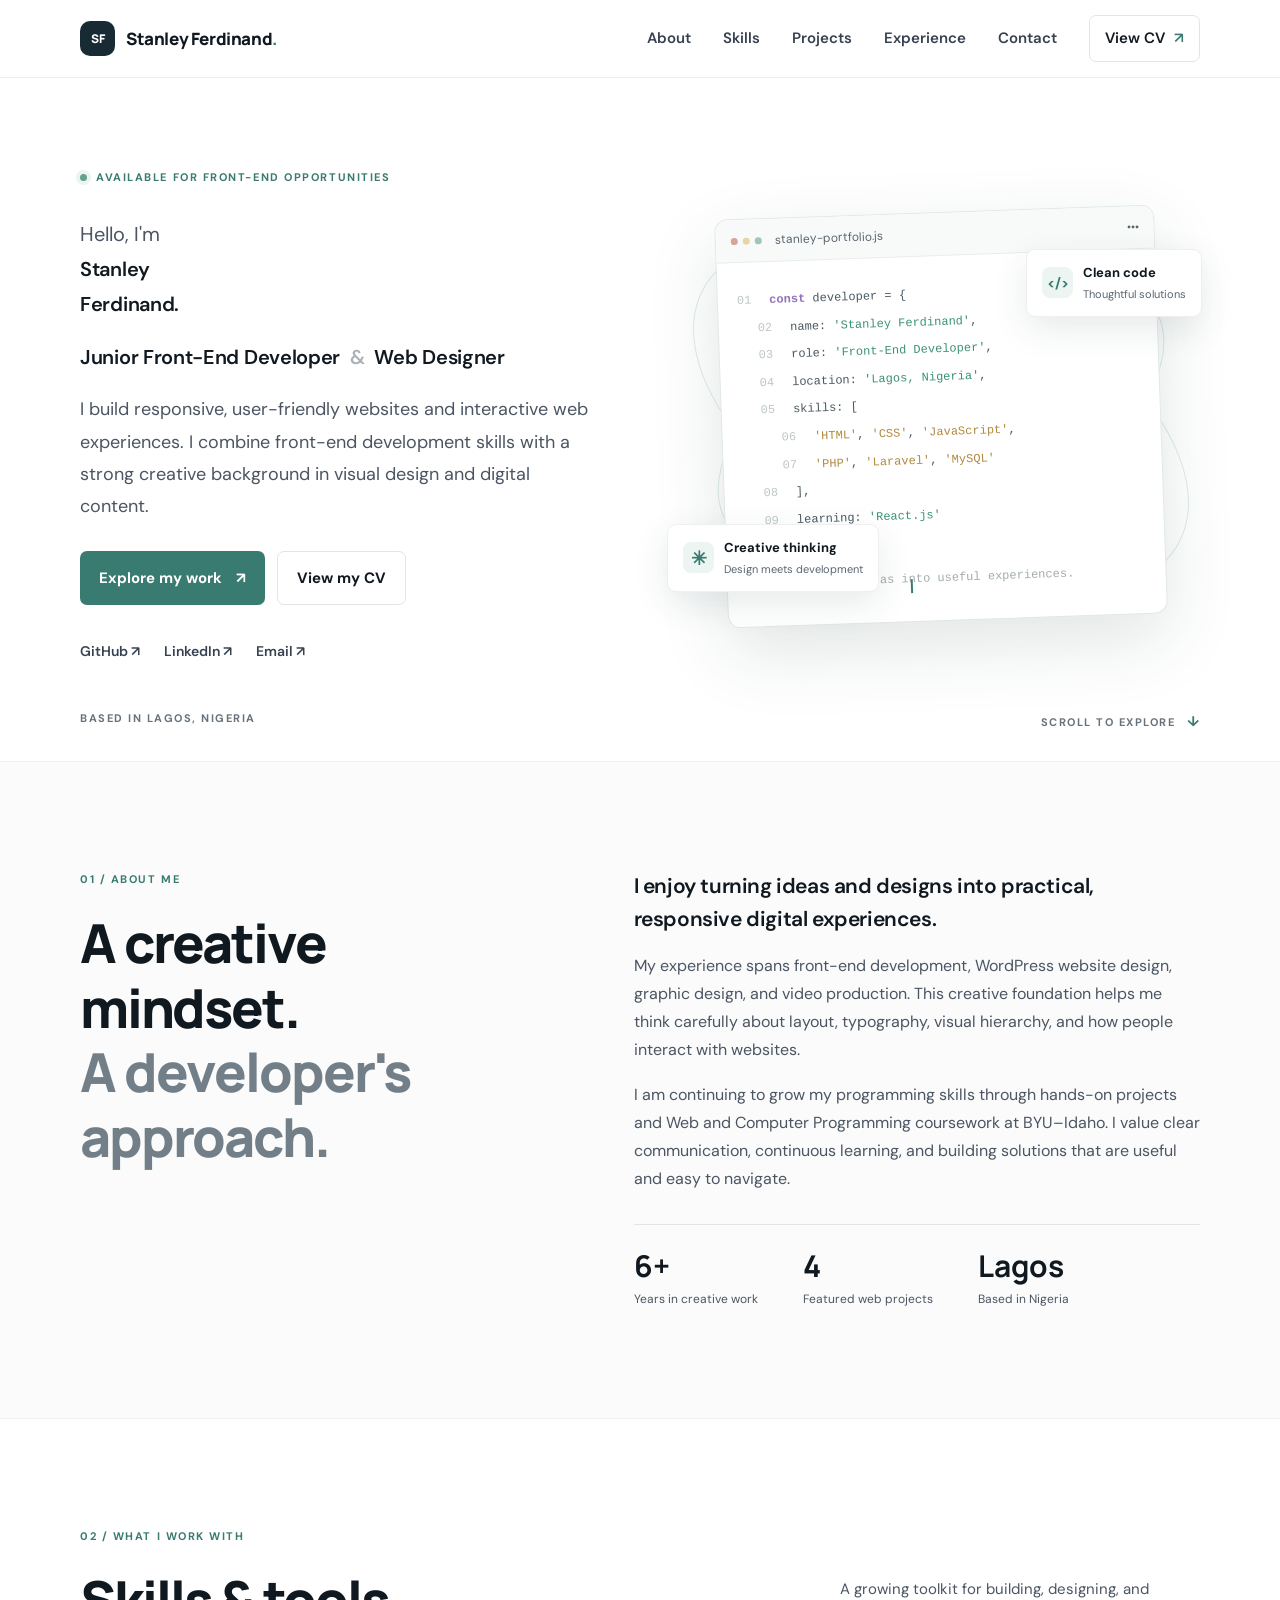
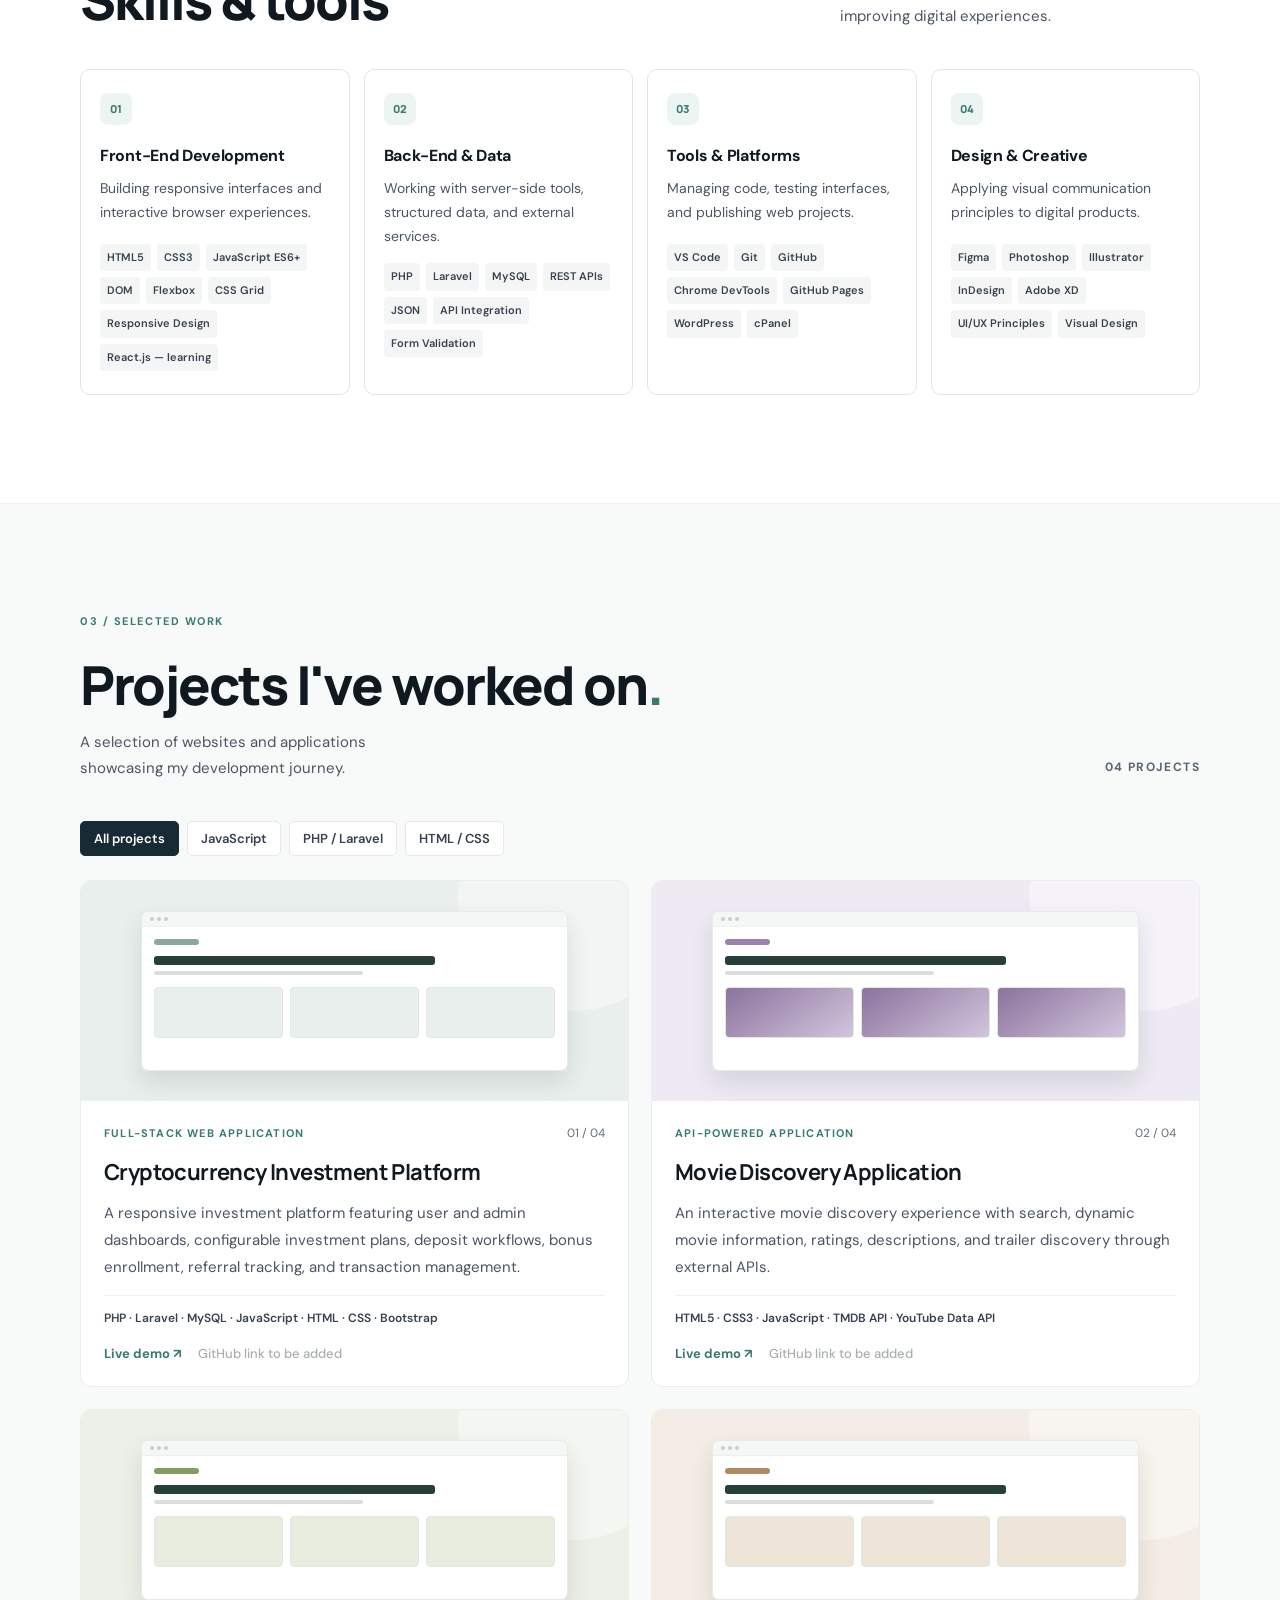
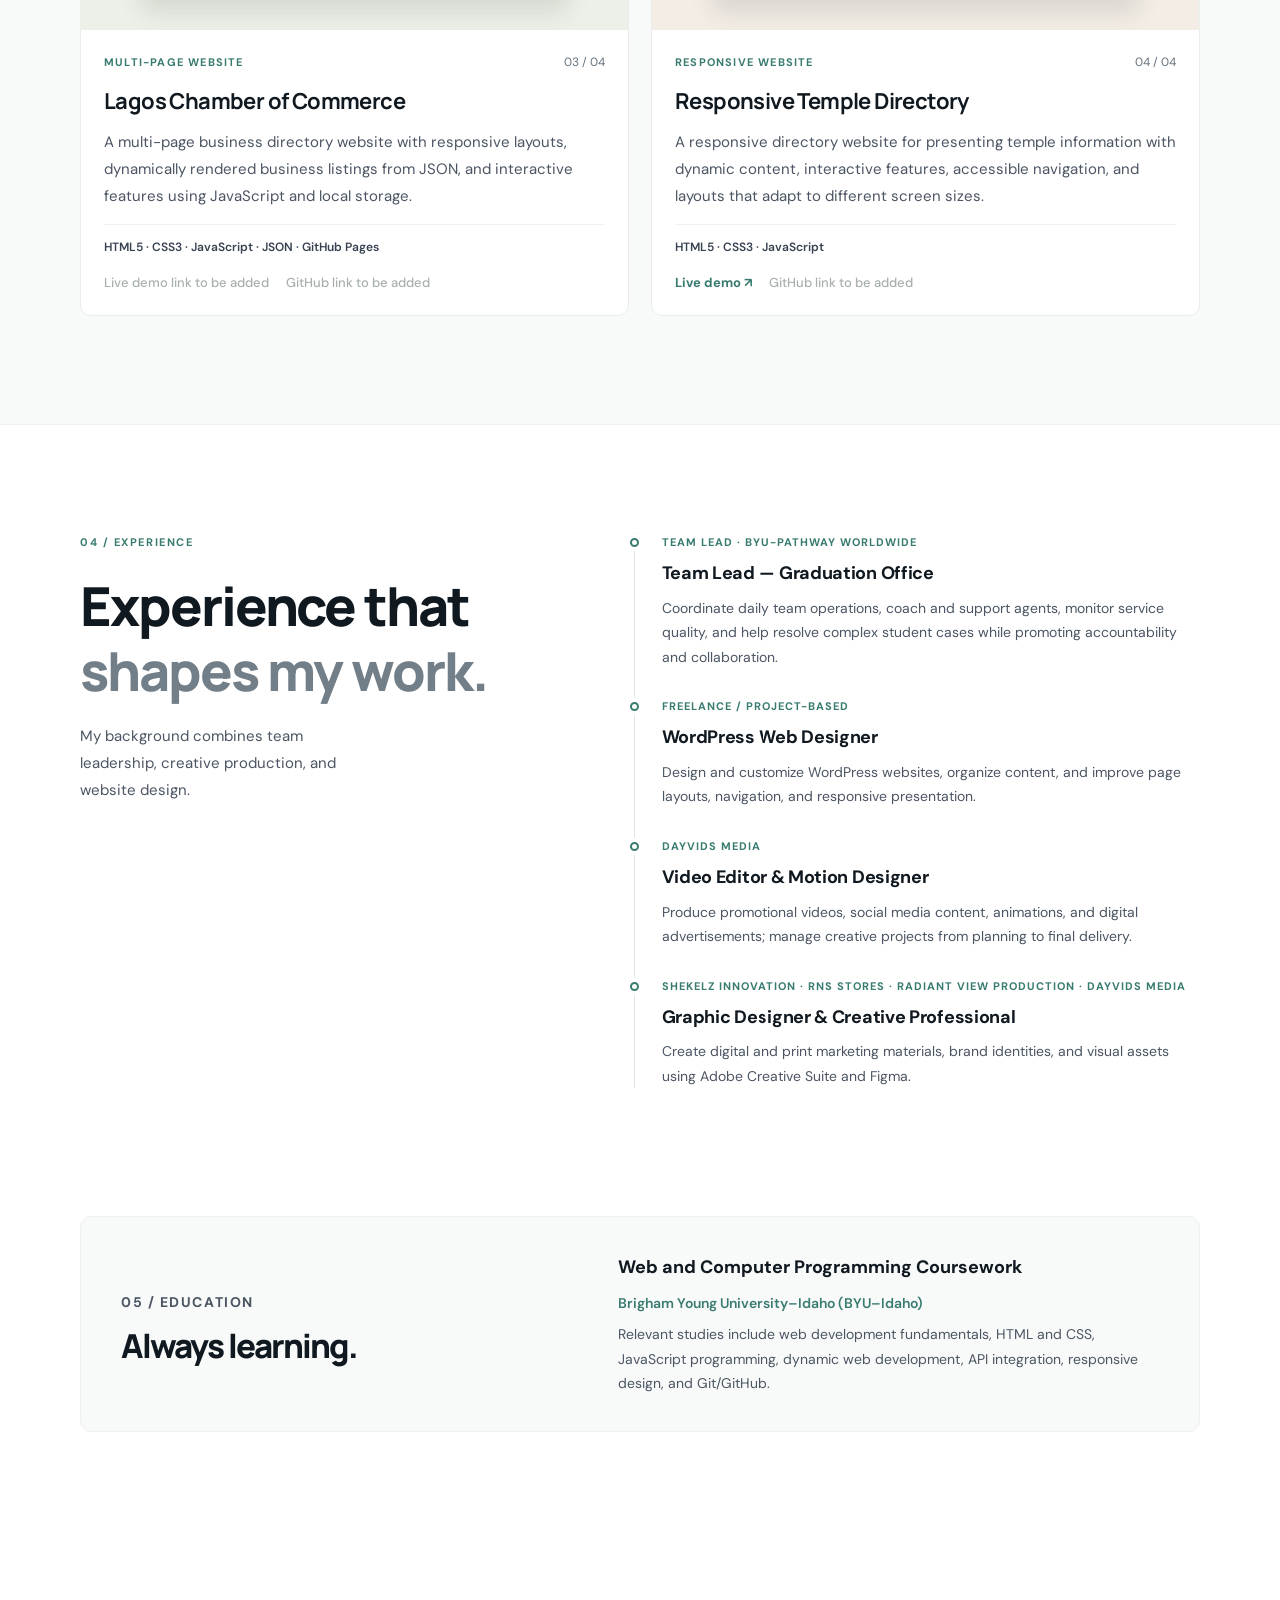
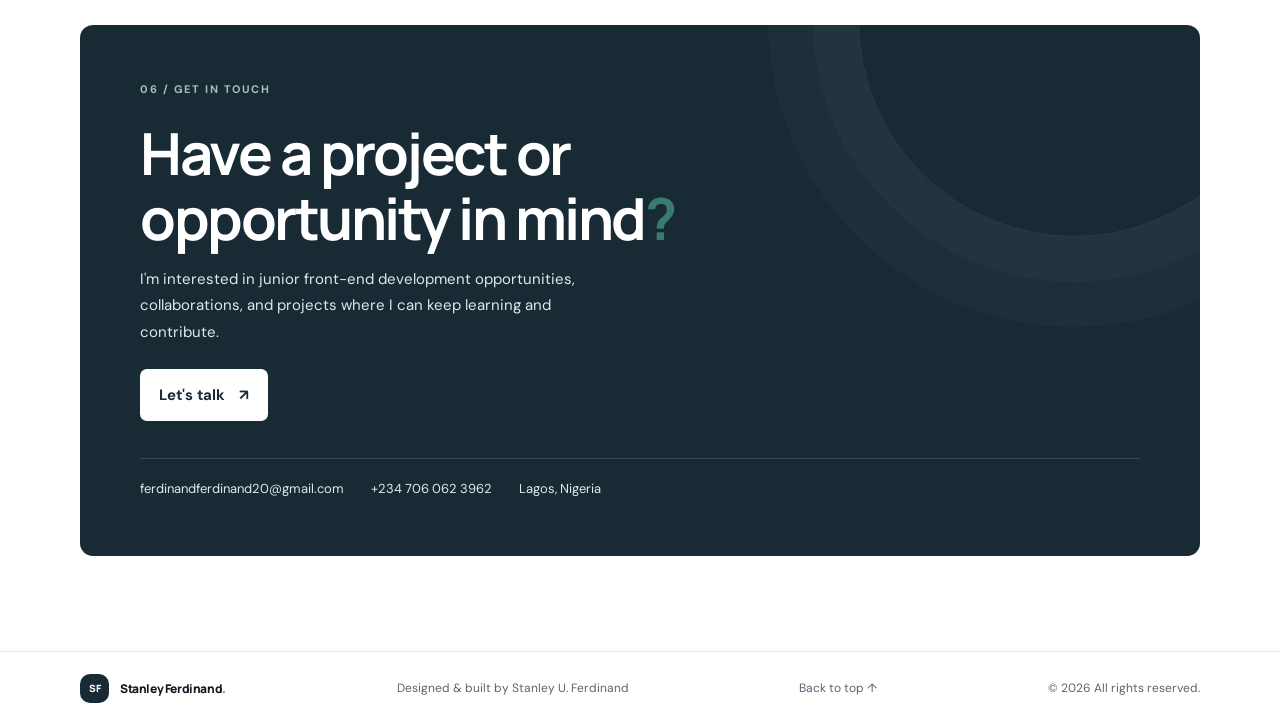
==== index.html @ 3c69e6e4 "Update title and heading for consistency" ====
<!DOCTYPE html>
<html lang="en">
<head>
  <meta charset="UTF-8" />
  <meta name="viewport" content="width=device-width, initial-scale=1.0" />
  <meta name="description" content="Stanley U. Ferdinand — Junior Front-End Web Developer and Web Designer based in Lagos, Nigeria. Explore selected web development projects and professional experience." />
  <meta name="theme-color" content="#ffffff" />
  <title>Stanley Ferdinand | Front-End Developer</title>
  <link rel="preconnect" href="https://fonts.googleapis.com" />
  <link rel="preconnect" href="https://fonts.gstatic.com" crossorigin />
  <link href="https://fonts.googleapis.com/css2?family=DM+Sans:wght@400;500;600;700&family=Manrope:wght@400;500;600;700;800&display=swap" rel="stylesheet" />
  <link rel="stylesheet" href="styles.css" />
</head>
<body>
  <header class="site-header">
    <nav class="nav container" aria-label="Main navigation">
      <a class="brand" href="#home" aria-label="Stanley Ferdinand home"><span class="brand-mark">SF</span><span>Stanley Ferdinand<span class="brand-dot">.</span></span></a>
      <button class="menu-toggle" id="menuToggle" aria-label="Open navigation" aria-expanded="false"><span></span><span></span><span></span></button>
      <div class="nav-links" id="navLinks">
        <a href="#about">About</a><a href="#skills">Skills</a><a href="#projects">Projects</a><a href="#experience">Experience</a><a href="#contact">Contact</a>
        <a class="nav-cta" href="cv.html" target="_blank" rel="noopener">View CV <span aria-hidden="true">↗</span></a>
      </div>
    </nav>
  </header>

  <main>
    <section class="hero section" id="home">
      <div class="container hero-grid">
        <div class="hero-copy">
          <div class="eyebrow"><span class="status-dot"></span> AVAILABLE FOR FRONT-END OPPORTUNITIES</div>
          <p class="hero-kicker">Hello, I'm</p>
          <h2>Stanley <br /><span>Ferdinand.</span></h2>
          <h2>Junior Front-End Developer <span class="muted-separator">&amp;</span> Web Designer</h2>
          <p class="hero-description">I build responsive, user-friendly websites and interactive web experiences. I combine front-end development skills with a strong creative background in visual design and digital content.</p>
          <div class="hero-actions">
            <a class="button button-primary" href="#projects">Explore my work <span aria-hidden="true">↗</span></a>
            <a class="button button-secondary" href="cv.html" target="_blank" rel="noopener">View my CV</a>
          </div>
          <div class="hero-socials"><a href="https://github.com/ferdinandstanley" target="_blank" rel="noopener">GitHub ↗</a><a href="https://www.linkedin.com/in/stanleyferdinand" target="_blank" rel="noopener">LinkedIn ↗</a><a href="mailto:ferdinandstanley20@gmail.com">Email ↗</a></div>
        </div>
        <div class="hero-visual" aria-label="Decorative front-end code illustration">
          <div class="visual-glow"></div>
          <div class="code-window">
            <div class="window-top"><div class="window-dots"><i></i><i></i><i></i></div><span>stanley-portfolio.js</span><span class="window-menu">•••</span></div>
            <div class="code-content">
              <div class="code-line"><span class="line-no">01</span><span><b class="code-purple">const</b> developer = {</span></div>
              <div class="code-line indent"><span class="line-no">02</span><span>name: <b class="code-green">'Stanley Ferdinand'</b>,</span></div>
              <div class="code-line indent"><span class="line-no">03</span><span>role: <b class="code-green">'Front-End Developer'</b>,</span></div>
              <div class="code-line indent"><span class="line-no">04</span><span>location: <b class="code-green">'Lagos, Nigeria'</b>,</span></div>
              <div class="code-line indent"><span class="line-no">05</span><span>skills: [</span></div>
              <div class="code-line indent2"><span class="line-no">06</span><span><b class="code-yellow">'HTML'</b>, <b class="code-yellow">'CSS'</b>, <b class="code-yellow">'JavaScript'</b>,</span></div>
              <div class="code-line indent2"><span class="line-no">07</span><span><b class="code-yellow">'PHP'</b>, <b class="code-yellow">'Laravel'</b>, <b class="code-yellow">'MySQL'</b></span></div>
              <div class="code-line indent"><span class="line-no">08</span><span>],</span></div>
              <div class="code-line indent"><span class="line-no">09</span><span>learning: <b class="code-green">'React.js'</b></span></div>
              <div class="code-line"><span class="line-no">10</span><span>};</span></div>
              <div class="code-line code-comment"><span class="line-no">11</span><span>// Turning ideas into useful experiences.</span></div>
              <div class="code-cursor"></div>
            </div>
          </div>
          <div class="floating-card card-top"><span class="floating-icon">&lt;/&gt;</span><span><b>Clean code</b><small>Thoughtful solutions</small></span></div>
          <div class="floating-card card-bottom"><span class="floating-icon design-icon">✳</span><span><b>Creative thinking</b><small>Design meets development</small></span></div>
          <div class="hero-orbit orbit-one"></div><div class="hero-orbit orbit-two"></div>
        </div>
      </div>
      <div class="container hero-footer"><span>BASED IN LAGOS, NIGERIA</span><span class="scroll-note">SCROLL TO EXPLORE <span aria-hidden="true">↓</span></span></div>
    </section>

    <section class="section about-section" id="about">
      <div class="container two-column">
        <div><p class="section-label">01 / ABOUT ME</p><h2 class="section-heading">A creative mindset.<br /><span class="heading-muted">A developer's approach.</span></h2></div>
        <div class="about-copy"><p class="lead">I enjoy turning ideas and designs into practical, responsive digital experiences.</p><p>My experience spans front-end development, WordPress website design, graphic design, and video production. This creative foundation helps me think carefully about layout, typography, visual hierarchy, and how people interact with websites.</p><p>I am continuing to grow my programming skills through hands-on projects and Web and Computer Programming coursework at BYU–Idaho. I value clear communication, continuous learning, and building solutions that are useful and easy to navigate.</p><div class="about-facts"><div><strong>6+</strong><span>Years in creative work</span></div><div><strong>4</strong><span>Featured web projects</span></div><div><strong> Lagos</strong><span>Based in Nigeria</span></div></div></div>
      </div>
    </section>

    <section class="section skills-section" id="skills">
      <div class="container">
        <p class="section-label">02 / WHAT I WORK WITH</p><div class="section-title-row"><h2 class="section-heading">Skills &amp; tools</h2><p class="section-intro">A growing toolkit for building, designing, and improving digital experiences.</p></div>
        <div class="skills-grid">
          <article class="skill-card"><div class="skill-icon">01</div><h3>Front-End Development</h3><p>Building responsive interfaces and interactive browser experiences.</p><div class="tag-list"><span>HTML5</span><span>CSS3</span><span>JavaScript ES6+</span><span>DOM</span><span>Flexbox</span><span>CSS Grid</span><span>Responsive Design</span><span>React.js — learning</span></div></article>
          <article class="skill-card"><div class="skill-icon">02</div><h3>Back-End &amp; Data</h3><p>Working with server-side tools, structured data, and external services.</p><div class="tag-list"><span>PHP</span><span>Laravel</span><span>MySQL</span><span>REST APIs</span><span>JSON</span><span>API Integration</span><span>Form Validation</span></div></article>
          <article class="skill-card"><div class="skill-icon">03</div><h3>Tools &amp; Platforms</h3><p>Managing code, testing interfaces, and publishing web projects.</p><div class="tag-list"><span>VS Code</span><span>Git</span><span>GitHub</span><span>Chrome DevTools</span><span>GitHub Pages</span><span>WordPress</span><span>cPanel</span></div></article>
          <article class="skill-card"><div class="skill-icon">04</div><h3>Design &amp; Creative</h3><p>Applying visual communication principles to digital products.</p><div class="tag-list"><span>Figma</span><span>Photoshop</span><span>Illustrator</span><span>InDesign</span><span>Adobe XD</span><span>UI/UX Principles</span><span>Visual Design</span></div></article>
        </div>
      </div>
    </section>

    <section class="section projects-section" id="projects">
      <div class="container">
        <p class="section-label">03 / SELECTED WORK</p><div class="section-title-row projects-title-row"><div><h2 class="section-heading">Projects I've worked on<span class="accent-dot">.</span></h2><p class="section-intro">A selection of websites and applications showcasing my development journey.</p></div><span class="project-count">04 PROJECTS</span></div>
        <div class="project-filters" role="group" aria-label="Filter projects"><button class="filter-button active" data-filter="all">All projects</button><button class="filter-button" data-filter="javascript">JavaScript</button><button class="filter-button" data-filter="fullstack">PHP / Laravel</button><button class="filter-button" data-filter="web">HTML / CSS</button></div>
        <div class="projects-grid" id="projectsGrid" aria-live="polite"></div>
      </div>
    </section>

    <section class="section experience-section" id="experience">
      <div class="container two-column">
        <div><p class="section-label">04 / EXPERIENCE</p><h2 class="section-heading">Experience that<br /><span class="heading-muted">shapes my work.</span></h2><p class="section-intro experience-intro">My background combines team leadership, creative production, and website design.</p></div>
        <div class="timeline">
          <article class="timeline-item"><span class="timeline-dot"></span><div class="timeline-meta">TEAM LEAD · BYU-PATHWAY WORLDWIDE</div><h3>Team Lead — Graduation Office</h3><p>Coordinate daily team operations, coach and support agents, monitor service quality, and help resolve complex student cases while promoting accountability and collaboration.</p></article>
          <article class="timeline-item"><span class="timeline-dot"></span><div class="timeline-meta">FREELANCE / PROJECT-BASED</div><h3>WordPress Web Designer</h3><p>Design and customize WordPress websites, organize content, and improve page layouts, navigation, and responsive presentation.</p></article>
          <article class="timeline-item"><span class="timeline-dot"></span><div class="timeline-meta">DAYVIDS MEDIA</div><h3>Video Editor &amp; Motion Designer</h3><p>Produce promotional videos, social media content, animations, and digital advertisements; manage creative projects from planning to final delivery.</p></article>
          <article class="timeline-item"><span class="timeline-dot"></span><div class="timeline-meta">SHEKELZ INNOVATION · RNS STORES · RADIANT VIEW PRODUCTION · DAYVIDS MEDIA</div><h3>Graphic Designer &amp; Creative Professional</h3><p>Create digital and print marketing materials, brand identities, and visual assets using Adobe Creative Suite and Figma.</p></article>
        </div>
      </div>
    </section>

    <section class="section education-section">
      <div class="container education-box"><div><p class="section-label">05 / EDUCATION</p><h2 class="section-heading">Always learning.</h2></div><div><h3>Web and Computer Programming Coursework</h3><p class="education-place">Brigham Young University–Idaho (BYU–Idaho)</p><p>Relevant studies include web development fundamentals, HTML and CSS, JavaScript programming, dynamic web development, API integration, responsive design, and Git/GitHub.</p></div></div>
    </section>

    <section class="section contact-section" id="contact">
      <div class="container contact-box"><p class="section-label">06 / GET IN TOUCH</p><h2>Have a project or<br />opportunity in mind<span class="accent-dot">?</span></h2><p>I'm interested in junior front-end development opportunities, collaborations, and projects where I can keep learning and contribute.</p><a class="button button-light" href="mailto:ferdinandferdinand20@gmail.com">Let's talk <span aria-hidden="true">↗</span></a><div class="contact-details"><a href="mailto:ferdinandferdinand20@gmail.com">ferdinandferdinand20@gmail.com</a><a href="tel:+2347060623962">+234 706 062 3962</a><span>Lagos, Nigeria</span></div></div>
    </section>
  </main>

  <footer class="site-footer"><div class="container footer-inner"><a class="brand" href="#home"><span class="brand-mark">SF</span><span>Stanley Ferdinand<span class="brand-dot">.</span></span></a><span>Designed &amp; built by Stanley U. Ferdinand</span><a href="#home">Back to top ↑</a><span>© <span id="year"></span> All rights reserved.</span></div></footer>
  <script src="script.js"></script>
</body>
</html>
---- styles.css ----
:root{--ink:#17212b;--muted:#687581;--soft:#f5f7f8;--line:#e7ebee;--accent:#397b70;--accent-dark:#286258;--white:#fff;--navy:#182b35;--font:'DM Sans',sans-serif;--display:'Manrope',sans-serif}*{box-sizing:border-box}html{scroll-behavior:smooth;scroll-padding-top:88px}body{margin:0;background:#fff;color:var(--ink);font-family:var(--font);font-size:15px;line-height:1.7;-webkit-font-smoothing:antialiased}a{color:inherit;text-decoration:none}.container{width:min(1120px,calc(100% - 48px));margin:0 auto}.section{padding:108px 0}.site-header{height:78px;position:sticky;top:0;z-index:20;background:rgba(255,255,255,.94);backdrop-filter:blur(14px);border-bottom:1px solid rgba(231,235,238,.8)}.nav{height:100%;display:flex;align-items:center;justify-content:space-between}.brand{display:inline-flex;align-items:center;gap:11px;font-family:var(--display);font-weight:800;font-size:15px;letter-spacing:-.4px}.brand-mark{width:35px;height:35px;border-radius:10px;background:var(--navy);color:white;display:grid;place-items:center;font-size:12px;letter-spacing:0}.brand-dot,.accent-dot{color:var(--accent)}.nav-links{display:flex;align-items:center;gap:32px;font-size:13px;font-weight:600;color:#596570}.nav-links>a:hover,.hero-socials a:hover{color:var(--accent)}.nav-cta{border:1px solid var(--line);border-radius:7px;padding:9px 15px;color:var(--ink)!important}.nav-cta span{color:var(--accent);margin-left:5px}.menu-toggle{display:none;background:none;border:0;padding:8px}.menu-toggle span{display:block;width:22px;height:2px;background:var(--ink);margin:5px}.hero{padding:90px 0 28px;min-height:650px;display:flex;flex-direction:column;justify-content:center;overflow:hidden}.hero-grid{display:grid;grid-template-columns:1.03fr .97fr;align-items:center;gap:50px}.eyebrow,.section-label,.timeline-meta{font-size:10px;font-weight:700;letter-spacing:1.55px;color:var(--accent)}.eyebrow{display:flex;align-items:center;gap:9px}.status-dot{width:7px;height:7px;border-radius:50%;background:#62a18d;box-shadow:0 0 0 4px #eaf4f0}.hero-kicker{font-size:18px;color:var(--muted);margin:30px 0 0}.hero h1{font-family:var(--display);font-size:clamp(56px,7vw,84px);line-height:1.02;letter-spacing:-5px;margin:2px 0 18px;font-weight:800}.hero h1 span{color:var(--accent)}.hero h2{font-size:17px;font-weight:600;letter-spacing:-.3px;margin:0 0 18px}.muted-separator{color:#aab2b8;padding:0 5px}.hero-description{max-width:520px;color:var(--muted);font-size:15px;line-height:1.85}.hero-actions{display:flex;gap:12px;margin-top:28px}.button{display:inline-flex;align-items:center;justify-content:center;gap:14px;padding:13px 19px;border-radius:7px;font-size:13px;font-weight:700;transition:.2s ease}.button-primary{background:var(--accent);color:white}.button-primary:hover{background:var(--accent-dark);transform:translateY(-2px)}.button-secondary{border:1px solid var(--line);background:white}.button-secondary:hover{border-color:var(--accent);color:var(--accent)}.hero-socials{display:flex;gap:24px;margin-top:34px;font-size:12px;font-weight:600;color:#65717a}.hero-visual{height:430px;position:relative;display:grid;place-items:center}.visual-glow{position:absolute;width:370px;height:370px;border-radius:50%;background:radial-gradient(circle,#e7f2ef 0%,rgba(238,245,243,.55) 48%,transparent 72%)}.code-window{position:relative;width:min(440px,100%);border:1px solid #e1e8e7;border-radius:13px;background:#fff;box-shadow:0 25px 70px rgba(30,61,56,.13);overflow:hidden;z-index:2;transform:rotate(-2deg)}.window-top{height:43px;background:#f8faf9;border-bottom:1px solid #e9eeec;display:flex;align-items:center;padding:0 15px;gap:13px;color:#89958f;font-size:10px}.window-dots{display:flex;gap:5px}.window-dots i{width:7px;height:7px;border-radius:50%;background:#d6dfdb}.window-dots i:first-child{background:#d9a59b}.window-dots i:nth-child(2){background:#e7d5a3}.window-dots i:nth-child(3){background:#9fc8b4}.window-menu{margin-left:auto}.code-content{padding:25px 19px 27px;font-family:monospace;font-size:11px;line-height:2.3;color:#4a5960;position:relative}.code-line{display:flex;gap:18px;white-space:nowrap}.line-no{color:#bdc7c3;min-width:12px;text-align:right}.indent{padding-left:20px}.indent2{padding-left:40px}.code-purple{color:#9471bd}.code-green{color:#3b9275;font-weight:500}.code-yellow{color:#b18a3f;font-weight:500}.code-comment{color:#a3adaa;margin-top:8px}.code-cursor{position:absolute;width:2px;height:14px;background:var(--accent);left:183px;bottom:28px;animation:blink 1s steps(2,start) infinite}@keyframes blink{to{visibility:hidden}}.floating-card{position:absolute;z-index:3;display:flex;align-items:center;gap:10px;background:#fff;padding:12px 15px;border:1px solid #edf0ef;border-radius:9px;box-shadow:0 12px 35px rgba(30,61,56,.1)}.floating-card b,.floating-card small{display:block}.floating-card b{font-size:11px}.floating-card small{font-size:9px;color:#89938f}.floating-icon{width:31px;height:31px;border-radius:8px;background:#edf5f2;color:var(--accent);display:grid;place-items:center;font-size:14px;font-weight:700}.design-icon{font-size:19px}.card-top{top:48px;right:-2px}.card-bottom{bottom:39px;left:-14px}.hero-orbit{position:absolute;border:1px solid #dcebe6;border-radius:50%;transform:rotate(-25deg)}.orbit-one{width:480px;height:240px}.orbit-two{width:540px;height:290px;transform:rotate(28deg)}.hero-footer{display:flex;justify-content:space-between;margin-top:45px;color:#a1aaa9;font-size:9px;font-weight:700;letter-spacing:1.5px}.scroll-note span{color:var(--accent);font-size:14px;margin-left:7px}.about-section{background:#fafbfa;border-top:1px solid #f0f2f1;border-bottom:1px solid #f0f2f1}.two-column{display:grid;grid-template-columns:.9fr 1.1fr;gap:90px}.section-label{margin:0 0 22px}.section-heading{font-family:var(--display);font-size:clamp(34px,4vw,46px);line-height:1.2;letter-spacing:-2px;margin:0;font-weight:800}.heading-muted{color:#a1aaa9}.about-copy p{color:var(--muted);margin:0 0 17px;font-size:14px}.about-copy .lead{font-size:19px;line-height:1.55;color:var(--ink);font-weight:600;letter-spacing:-.4px}.about-facts{display:flex;gap:45px;margin-top:31px;padding-top:23px;border-top:1px solid var(--line)}.about-facts div{display:flex;flex-direction:column}.about-facts strong{font-family:var(--display);font-size:26px;line-height:1.2}.about-facts span{font-size:10px;color:var(--muted);margin-top:5px}.skills-section{background:white}.section-title-row{display:flex;align-items:end;justify-content:space-between;gap:30px;margin-bottom:36px}.section-intro{max-width:360px;color:var(--muted);font-size:13px;margin:0 0 4px}.skills-grid{display:grid;grid-template-columns:repeat(4,1fr);gap:14px}.skill-card{border:1px solid var(--line);border-radius:10px;padding:23px 19px;min-height:245px;transition:.2s}.skill-card:hover{border-color:#c5d9d2;transform:translateY(-3px);box-shadow:0 12px 30px rgba(30,61,56,.05)}.skill-icon{font-family:var(--display);font-size:11px;font-weight:800;color:var(--accent);background:#edf5f2;width:32px;height:32px;border-radius:8px;display:grid;place-items:center;margin-bottom:17px}.skill-card h3{font-size:14px;margin:0 0 7px;letter-spacing:-.3px}.skill-card p{font-size:11px;color:var(--muted);line-height:1.65;min-height:52px;margin:0 0 15px}.tag-list{display:flex;flex-wrap:wrap;gap:6px}.tag-list span{background:#f4f6f5;border-radius:4px;padding:4px 7px;color:#65716e;font-size:9px;font-weight:600}.projects-section{background:#f8faf9;border-top:1px solid #eff2f0;border-bottom:1px solid #eff2f0}.projects-title-row{align-items:end}.projects-title-row .section-intro{margin-top:11px}.project-count{font-size:10px;letter-spacing:1.4px;color:#89938f;font-weight:700;padding-bottom:7px}.project-filters{display:flex;gap:8px;margin:0 0 24px;flex-wrap:wrap}.filter-button{border:1px solid #e5eae7;background:white;border-radius:5px;padding:8px 13px;font:600 11px var(--font);color:#69756f;cursor:pointer;transition:.2s}.filter-button:hover,.filter-button.active{background:var(--navy);border-color:var(--navy);color:white}.projects-grid{display:grid;grid-template-columns:repeat(2,1fr);gap:22px}.project-card{background:white;border:1px solid #e9eeeb;border-radius:11px;overflow:hidden;transition:.22s}.project-card:hover{transform:translateY(-4px);box-shadow:0 15px 35px rgba(30,61,56,.08)}.project-visual{height:220px;padding:22px;display:grid;place-items:center;overflow:hidden;position:relative}.project-visual:before{content:"";position:absolute;width:230px;height:230px;border-radius:50%;background:rgba(255,255,255,.38);right:-60px;top:-100px}.project-visual.investment{background:#e9efed}.project-visual.movie{background:#eeeaf4}.project-visual.chamber{background:#edf0e8}.project-visual.temple{background:#f3ede5}.mock-browser{position:relative;z-index:1;width:85%;height:160px;background:white;border:1px solid rgba(30,50,45,.1);border-radius:7px;box-shadow:0 12px 25px rgba(30,50,45,.12);overflow:hidden}.mock-top{height:15px;background:#f5f7f6;border-bottom:1px solid #edf0ee;display:flex;align-items:center;padding-left:8px;gap:3px}.mock-top i{width:4px;height:4px;background:#c6d0cb;border-radius:50%}.mock-body{padding:12px}.mock-brand{height:6px;width:45px;border-radius:3px;background:#8aa89c;margin-bottom:11px}.mock-heading{height:9px;width:70%;border-radius:3px;background:#273f39;margin-bottom:6px}.mock-sub{height:4px;width:52%;border-radius:3px;background:#d8dfdb;margin-bottom:12px}.mock-row{display:flex;gap:7px}.mock-tile{height:51px;flex:1;border-radius:4px;background:#e9efec;border:1px solid #e0e8e3}.movie .mock-brand{background:#9a84ad}.movie .mock-tile{background:linear-gradient(145deg,#8b739d,#d3c5dd)}.chamber .mock-brand{background:#839b65}.chamber .mock-tile{background:#e8eddf}.temple .mock-brand{background:#b08b61}.temple .mock-tile{background:#eee4d7}.project-content{padding:22px 23px 20px}.project-topline{display:flex;align-items:center;justify-content:space-between;margin-bottom:9px}.project-type{font-size:9px;color:var(--accent);font-weight:700;letter-spacing:1.2px}.project-number{font-size:10px;color:#a5afaa}.project-content h3{font-family:var(--display);font-size:19px;letter-spacing:-.6px;margin:0 0 8px}.project-content p{font-size:12px;color:var(--muted);line-height:1.75;margin:0 0 14px;min-height:63px}.project-tech{font-size:10px;color:#68756f;font-weight:600;line-height:1.8;padding-top:12px;border-top:1px solid #eff2f0}.project-links{display:flex;gap:17px;margin-top:14px}.project-links a,.project-links span{font-size:11px;font-weight:700;color:var(--accent)}.project-links a:hover{text-decoration:underline}.project-links .inactive-link{color:#a8b0ac;font-weight:500}.project-edit-note{font-size:11px;color:#7b8781;margin:20px 0 0}.project-edit-note code{background:#edf1ef;padding:2px 5px;border-radius:3px;color:#4b6259}.experience-section{background:white}.experience-intro{margin-top:20px;max-width:300px;line-height:1.8}.timeline{border-left:1px solid #dfe8e3;padding-left:27px}.timeline-item{position:relative;padding:0 0 28px}.timeline-item:last-child{padding-bottom:0}.timeline-dot{position:absolute;width:9px;height:9px;border:2px solid var(--accent);background:white;border-radius:50%;left:-32px;top:5px;box-shadow:0 0 0 4px white}.timeline-meta{font-size:9px;letter-spacing:1px;margin-bottom:6px}.timeline-item h3{font-size:16px;letter-spacing:-.3px;margin:0 0 6px}.timeline-item p{font-size:12px;color:var(--muted);line-height:1.75;margin:0;max-width:570px}.education-section{padding-top:20px}.education-box{background:#f8faf9;border:1px solid #edf1ef;border-radius:11px;padding:35px 40px;display:grid;grid-template-columns:.9fr 1.1fr;gap:55px;align-items:center}.education-box .section-label{margin-bottom:12px}.education-box .section-heading{font-size:33px}.education-box h3{font-size:16px;margin:0 0 3px}.education-place{color:var(--accent)!important;font-weight:600}.education-box p{font-size:12px;color:var(--muted);margin:7px 0 0}.contact-section{padding:85px 0 95px}.contact-box{background:var(--navy);color:white;border-radius:13px;padding:55px 60px;position:relative;overflow:hidden}.contact-box:after{content:"";position:absolute;width:430px;height:430px;border:1px solid rgba(255,255,255,.08);border-radius:50%;right:-90px;top:-220px;box-shadow:0 0 0 45px rgba(255,255,255,.025),0 0 0 90px rgba(255,255,255,.02)}.contact-box .section-label{color:#9bc6b6}.contact-box h2{font-family:var(--display);font-size:clamp(38px,5vw,58px);line-height:1.12;letter-spacing:-2.5px;margin:0 0 15px;position:relative;z-index:1}.contact-box>p:not(.section-label){max-width:480px;color:#bdc9c9;font-size:13px;margin:0 0 24px;position:relative;z-index:1}.button-light{background:white;color:var(--navy);position:relative;z-index:1}.button-light:hover{background:#e7f1ed;transform:translateY(-2px)}.contact-details{display:flex;gap:27px;flex-wrap:wrap;border-top:1px solid rgba(255,255,255,.14);margin-top:37px;padding-top:19px;color:#c0cdca;font-size:11px;position:relative;z-index:1}.contact-details a:hover{color:white}.site-footer{border-top:1px solid var(--line);padding:22px 0}.footer-inner{display:flex;align-items:center;justify-content:space-between;gap:15px;color:#89938f;font-size:10px}.footer-inner .brand{color:var(--ink);font-size:12px}.footer-inner .brand-mark{width:29px;height:29px;font-size:10px}.footer-inner>a:not(.brand):hover{color:var(--accent)}
@media(max-width:900px){.hero-grid{gap:20px}.hero h1{font-size:65px}.hero-visual{transform:scale(.9)}.two-column{gap:45px}.skills-grid{grid-template-columns:repeat(2,1fr)}.nav-links{gap:18px}.project-visual{height:190px}}
@media(max-width:650px){.container{width:min(100% - 36px,520px)}.section{padding:75px 0}.site-header{height:68px}.menu-toggle{display:block;cursor:pointer}.nav-links{display:none;position:absolute;top:67px;left:0;right:0;background:white;border-bottom:1px solid var(--line);padding:18px 22px 22px;flex-direction:column;align-items:stretch;gap:0;box-shadow:0 15px 20px rgba(20,40,35,.06)}.nav-links.open{display:flex}.nav-links>a{padding:11px 0}.nav-links .nav-cta{text-align:center;margin-top:8px;padding:10px}.hero{padding:65px 0 20px;min-height:0}.hero-grid{grid-template-columns:1fr;gap:20px}.hero h1{font-size:62px;letter-spacing:-4px}.hero h2{font-size:15px}.hero-description{font-size:13px}.hero-visual{height:330px;transform:none;margin:0 -8px}.code-window{width:90%;transform:rotate(-1deg)}.code-content{font-size:9px;padding:18px 12px}.line-no{min-width:10px}.code-line{gap:12px}.card-top{right:0;top:13px}.card-bottom{left:0;bottom:10px}.floating-card{padding:9px 11px}.hero-footer{margin-top:28px;font-size:8px}.two-column{grid-template-columns:1fr;gap:28px}.section-heading{font-size:36px}.about-copy .lead{font-size:17px}.about-facts{gap:25px}.about-facts strong{font-size:23px}.section-title-row{display:block}.section-intro{margin-top:12px}.skills-grid{grid-template-columns:1fr 1fr;gap:10px}.skill-card{padding:17px 13px;min-height:250px}.skill-card h3{font-size:12px}.skill-card p{font-size:10px}.tag-list span{font-size:8px}.project-count{display:block;margin-top:15px}.projects-grid{grid-template-columns:1fr;gap:16px}.project-visual{height:205px}.project-content{padding:19px}.project-content p{min-height:0}.experience-section .two-column{gap:30px}.education-box{grid-template-columns:1fr;gap:18px;padding:27px 23px}.education-box .section-heading{font-size:30px}.contact-section{padding:65px 0}.contact-box{padding:38px 25px}.contact-box h2{font-size:40px}.contact-details{flex-direction:column;gap:8px}.footer-inner{display:grid;grid-template-columns:1fr 1fr;row-gap:13px}.footer-inner>span:nth-child(2){text-align:right}.footer-inner>span:last-child{text-align:right}}
@media(max-width:380px){.skills-grid{grid-template-columns:1fr}.skill-card{min-height:0}.hero h1{font-size:54px}.hero-actions{flex-wrap:wrap}.code-content{font-size:8px}}

/* Readability refinement: stronger contrast and more comfortable typography */
:root{
  --ink:#101820;
  --muted:#4b5563;
  --line:#dfe5e8;
}
body{color:var(--ink);font-size:17px;line-height:1.75}
.nav-links{font-size:15px;color:#374151}
.brand{font-size:17px}
.hero-kicker{font-size:20px;color:#4b5563}
.hero h2{font-size:20px}
.hero-description{font-size:18px;color:#4b5563;line-height:1.8}
.hero-socials{font-size:14px;color:#374151}
.eyebrow,.section-label,.timeline-meta{font-size:11px}
.button{font-size:15px}
.hero-footer{font-size:11px;color:#66727d}
.section-heading{font-size:clamp(38px,4.2vw,54px)}
.heading-muted{color:#737f88}
.about-copy p{font-size:16px;color:#4b5563}
.about-copy .lead{font-size:21px;color:#101820}
.about-facts strong{font-size:30px;color:#101820}
.about-facts span{font-size:12px;color:#4b5563}
.section-intro{font-size:15px;color:#4b5563}
.skill-card h3{font-size:16px;color:#101820}
.skill-card p{font-size:14px;color:#4b5563;line-height:1.7}
.tag-list span{font-size:11px;color:#374151}
.project-count{font-size:12px;color:#596571}
.filter-button{font-size:13px;color:#374151}
.project-type{font-size:11px}
.project-number{font-size:12px;color:#66727d}
.project-content h3{font-size:22px;color:#101820}
.project-content p{font-size:15px;color:#4b5563;line-height:1.8}
.project-tech{font-size:12px;color:#374151}
.project-links a,.project-links span{font-size:13px}
.project-edit-note{font-size:13px;color:#4b5563}
.timeline-item h3{font-size:18px;color:#101820}
.timeline-item p{font-size:14px;color:#4b5563}
.education-box h3{font-size:18px;color:#101820}
.education-box p{font-size:14px;color:#4b5563}
.contact-box>p:not(.section-label){font-size:15px;color:#e0e7eb}
.contact-details{font-size:13px;color:#e0e7eb}
.footer-inner{font-size:12px;color:#596571}
.floating-card b{font-size:13px;color:#101820}
.floating-card small{font-size:11px;color:#596571}
.window-top{font-size:12px;color:#596571}
.code-content{font-size:12px}
@media(max-width:650px){
  body{font-size:16px}
  .nav-links{font-size:15px}
  .hero-kicker{font-size:18px}
  .hero h2{font-size:17px}
  .hero-description{font-size:16px}
  .hero-socials{font-size:13px}
  .section-heading{font-size:38px}
  .about-copy p{font-size:15px}
  .about-copy .lead{font-size:18px}
  .skill-card h3{font-size:14px}
  .skill-card p{font-size:12px}
  .tag-list span{font-size:10px}
  .project-content h3{font-size:20px}
  .project-content p{font-size:14px}
  .project-tech{font-size:11px}
  .timeline-item h3{font-size:17px}
  .timeline-item p{font-size:13px}
}
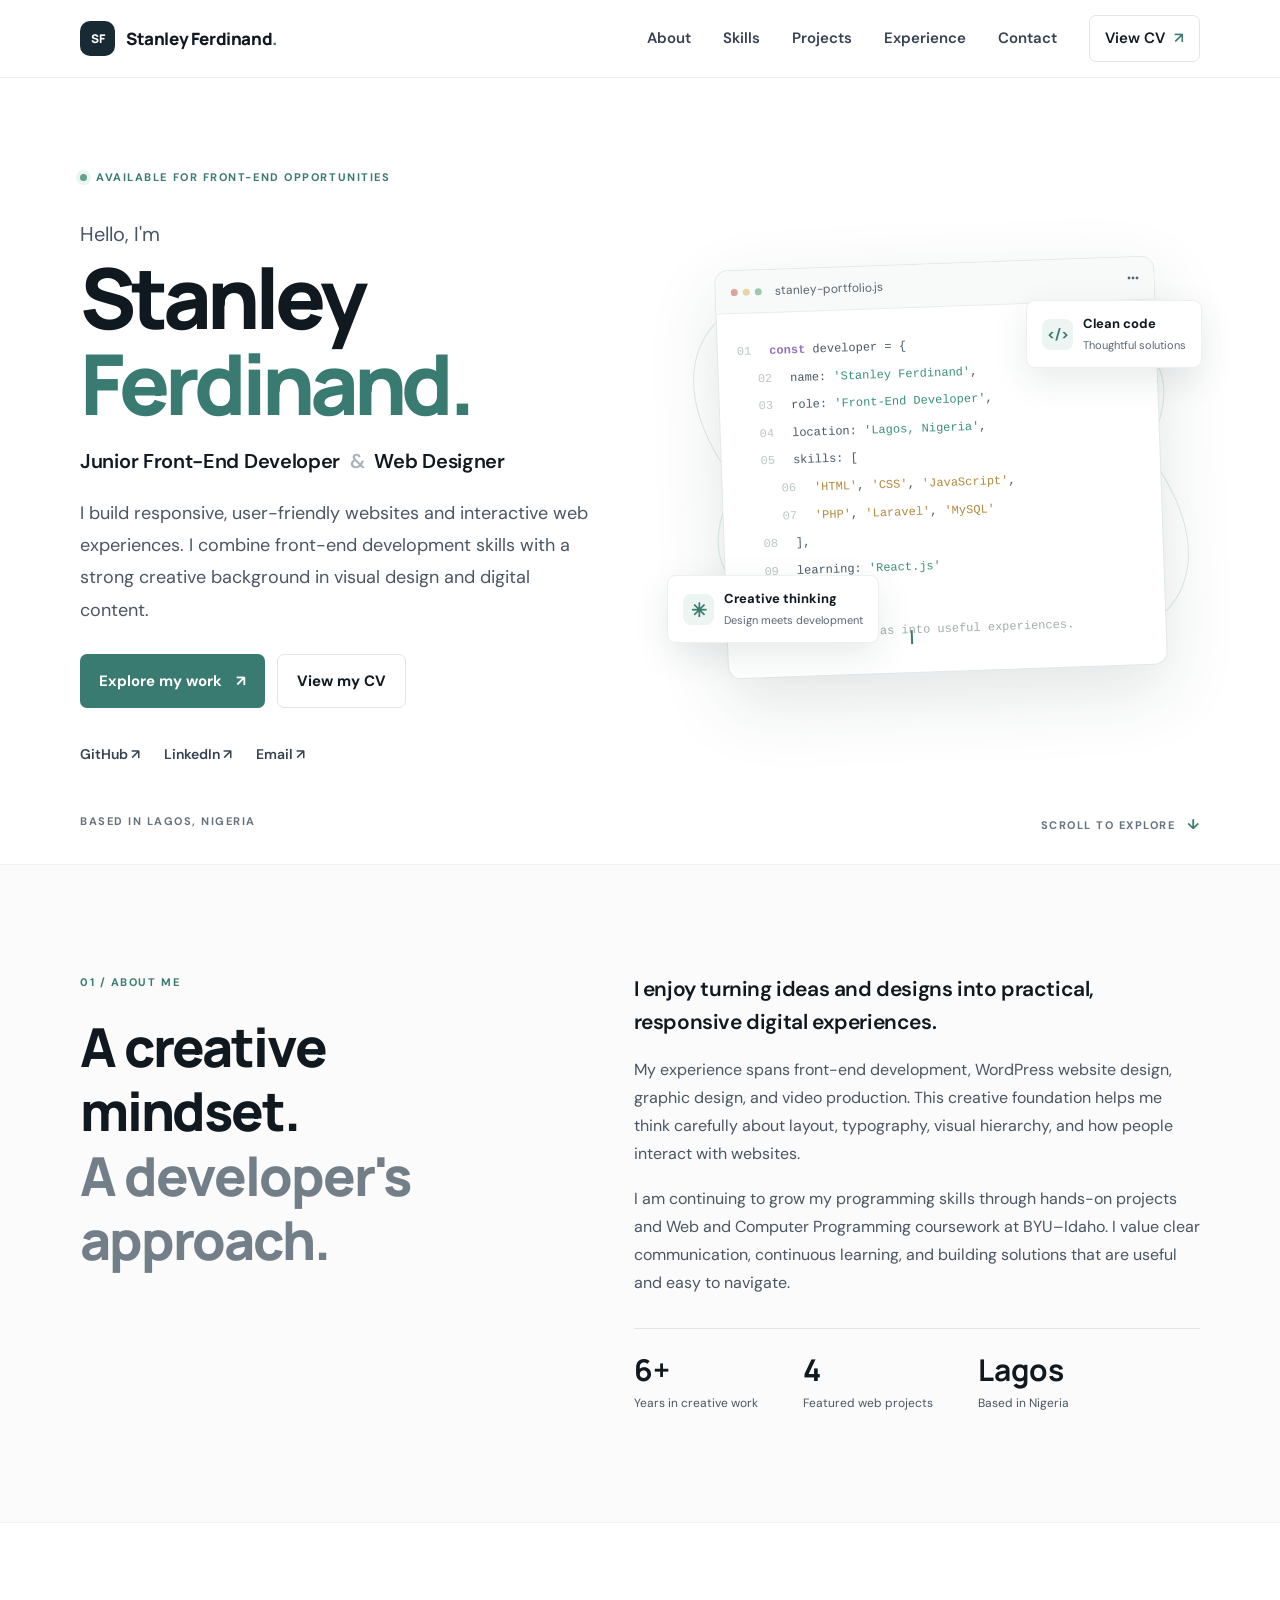
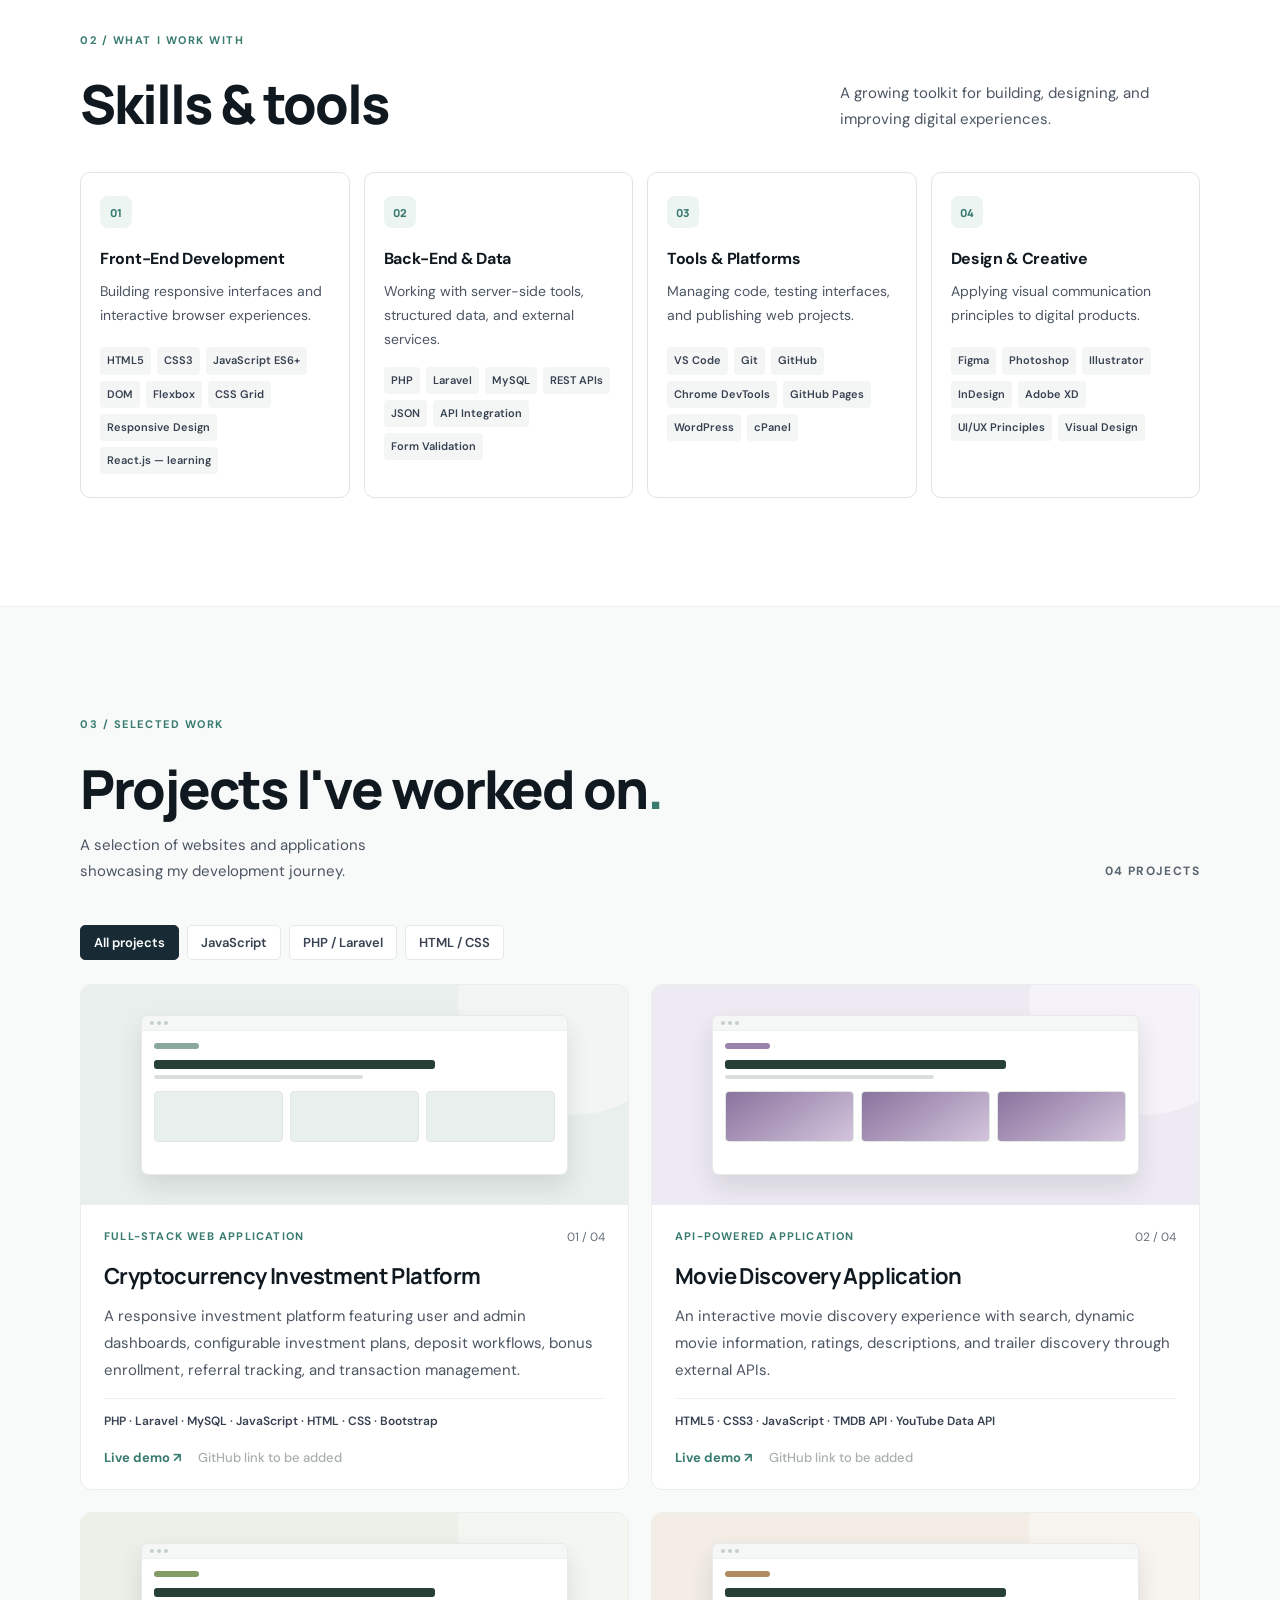
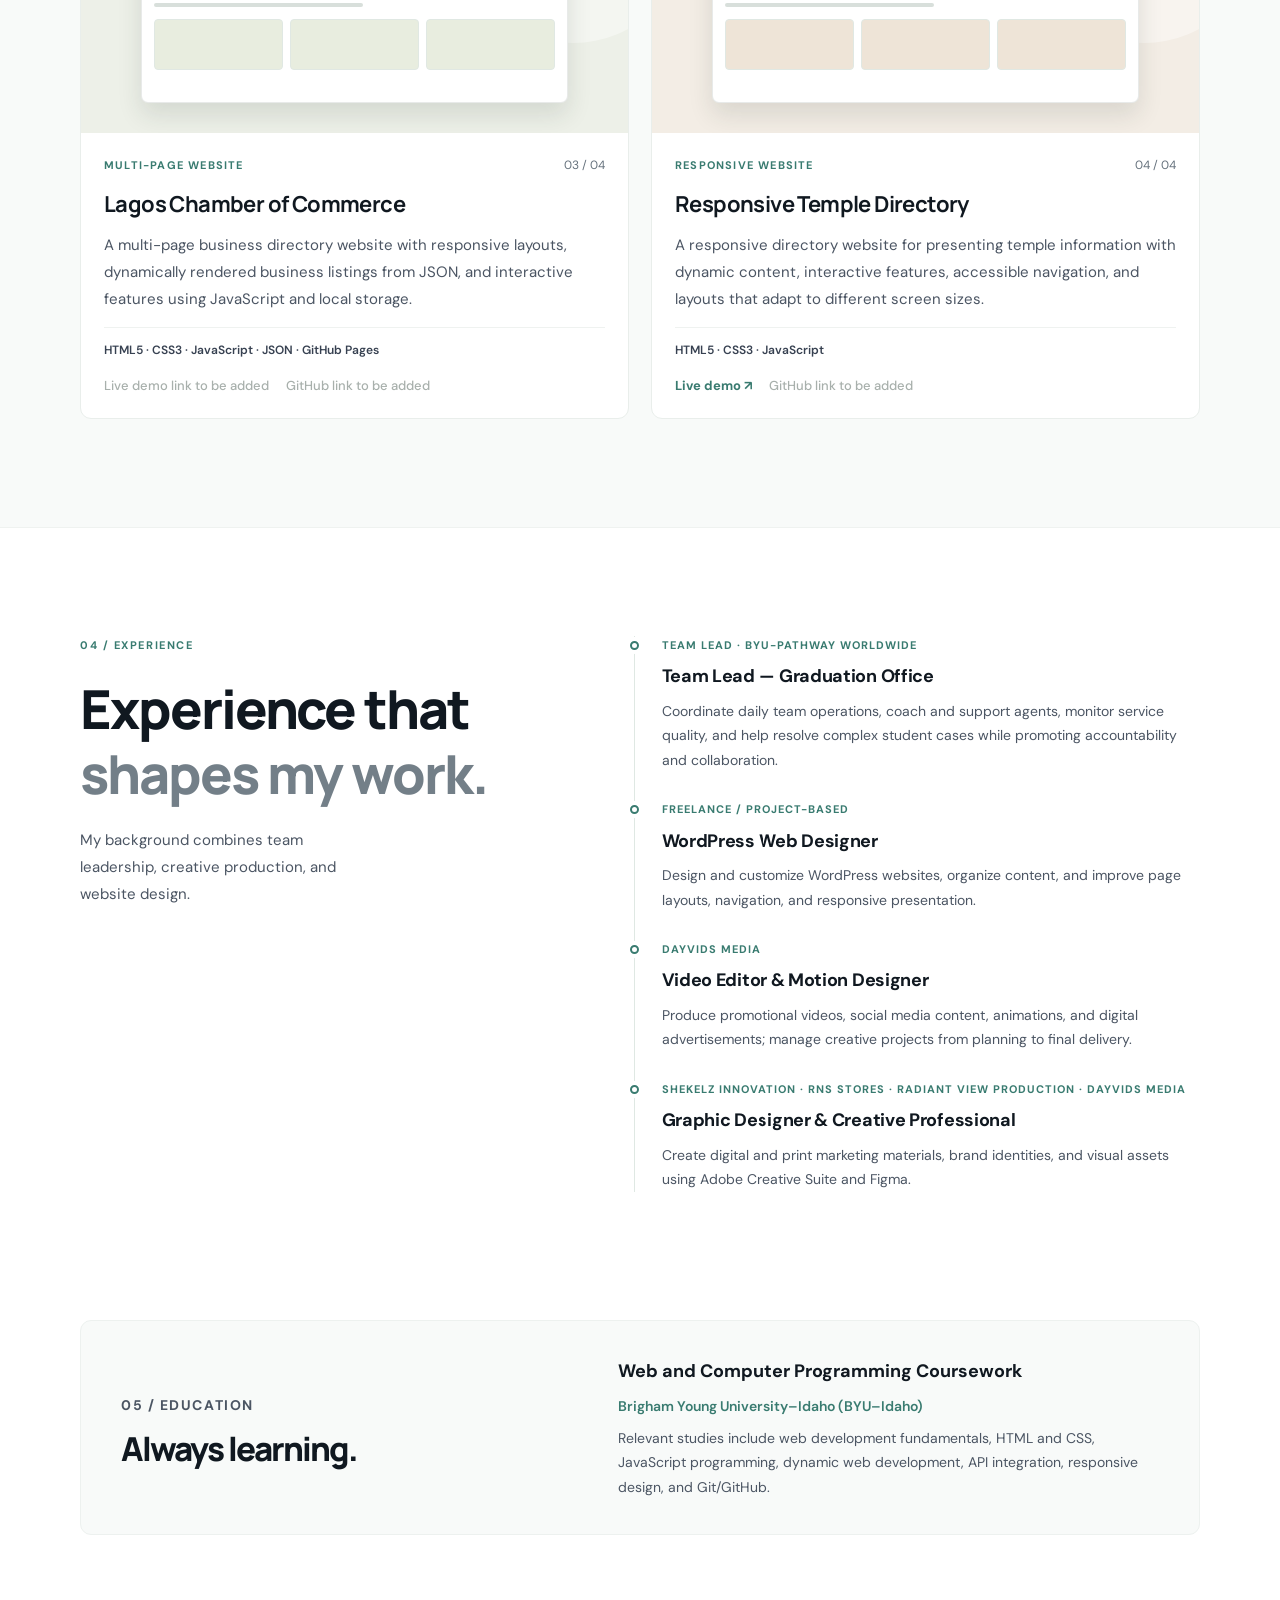
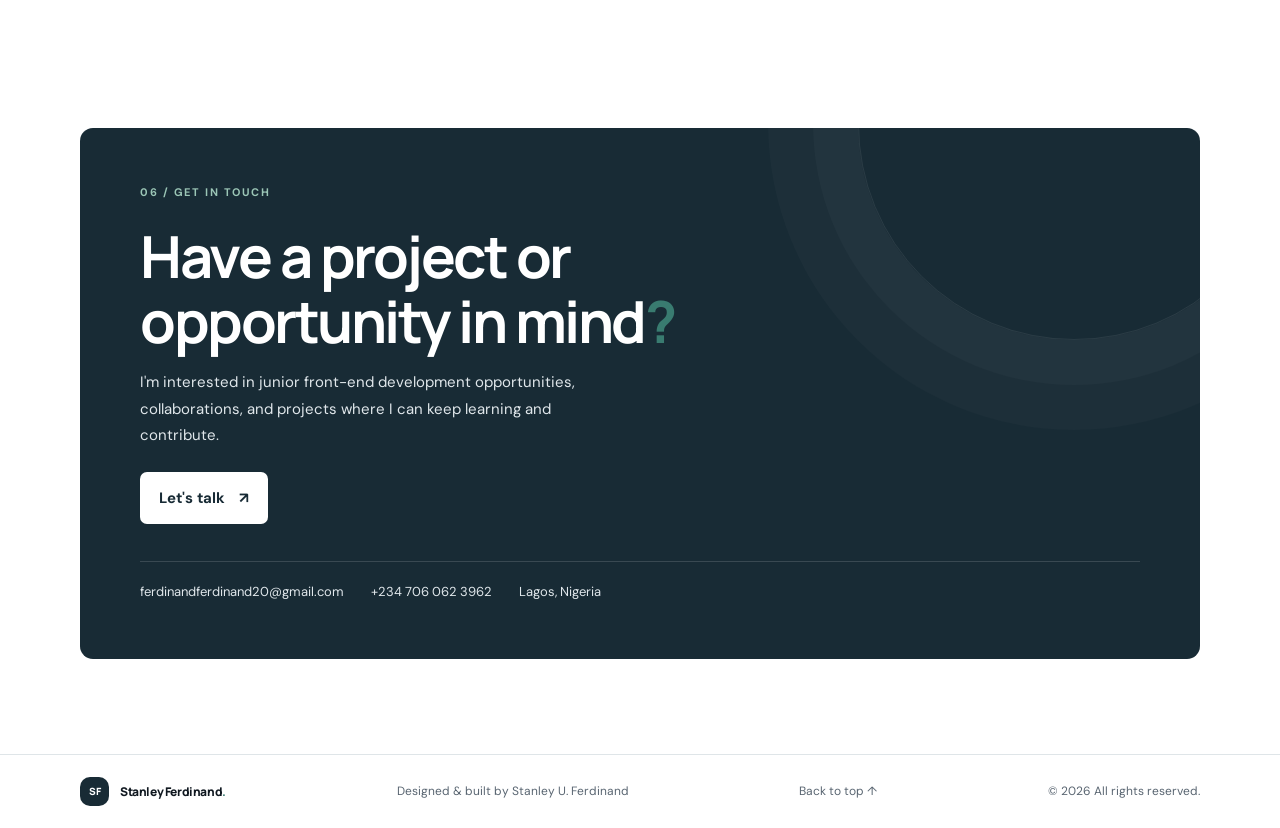
==== commit 85099db7: "Change h2 to h1 for name header" ====
--- a/index.html
+++ b/index.html
@@ -29,7 +29,7 @@
         <div class="hero-copy">
           <div class="eyebrow"><span class="status-dot"></span> AVAILABLE FOR FRONT-END OPPORTUNITIES</div>
           <p class="hero-kicker">Hello, I'm</p>
-          <h2>Stanley <br /><span>Ferdinand.</span></h2>
+          <h1>Stanley <br /><span>Ferdinand.</span></h1>
           <h2>Junior Front-End Developer <span class="muted-separator">&amp;</span> Web Designer</h2>
           <p class="hero-description">I build responsive, user-friendly websites and interactive web experiences. I combine front-end development skills with a strong creative background in visual design and digital content.</p>
           <div class="hero-actions">
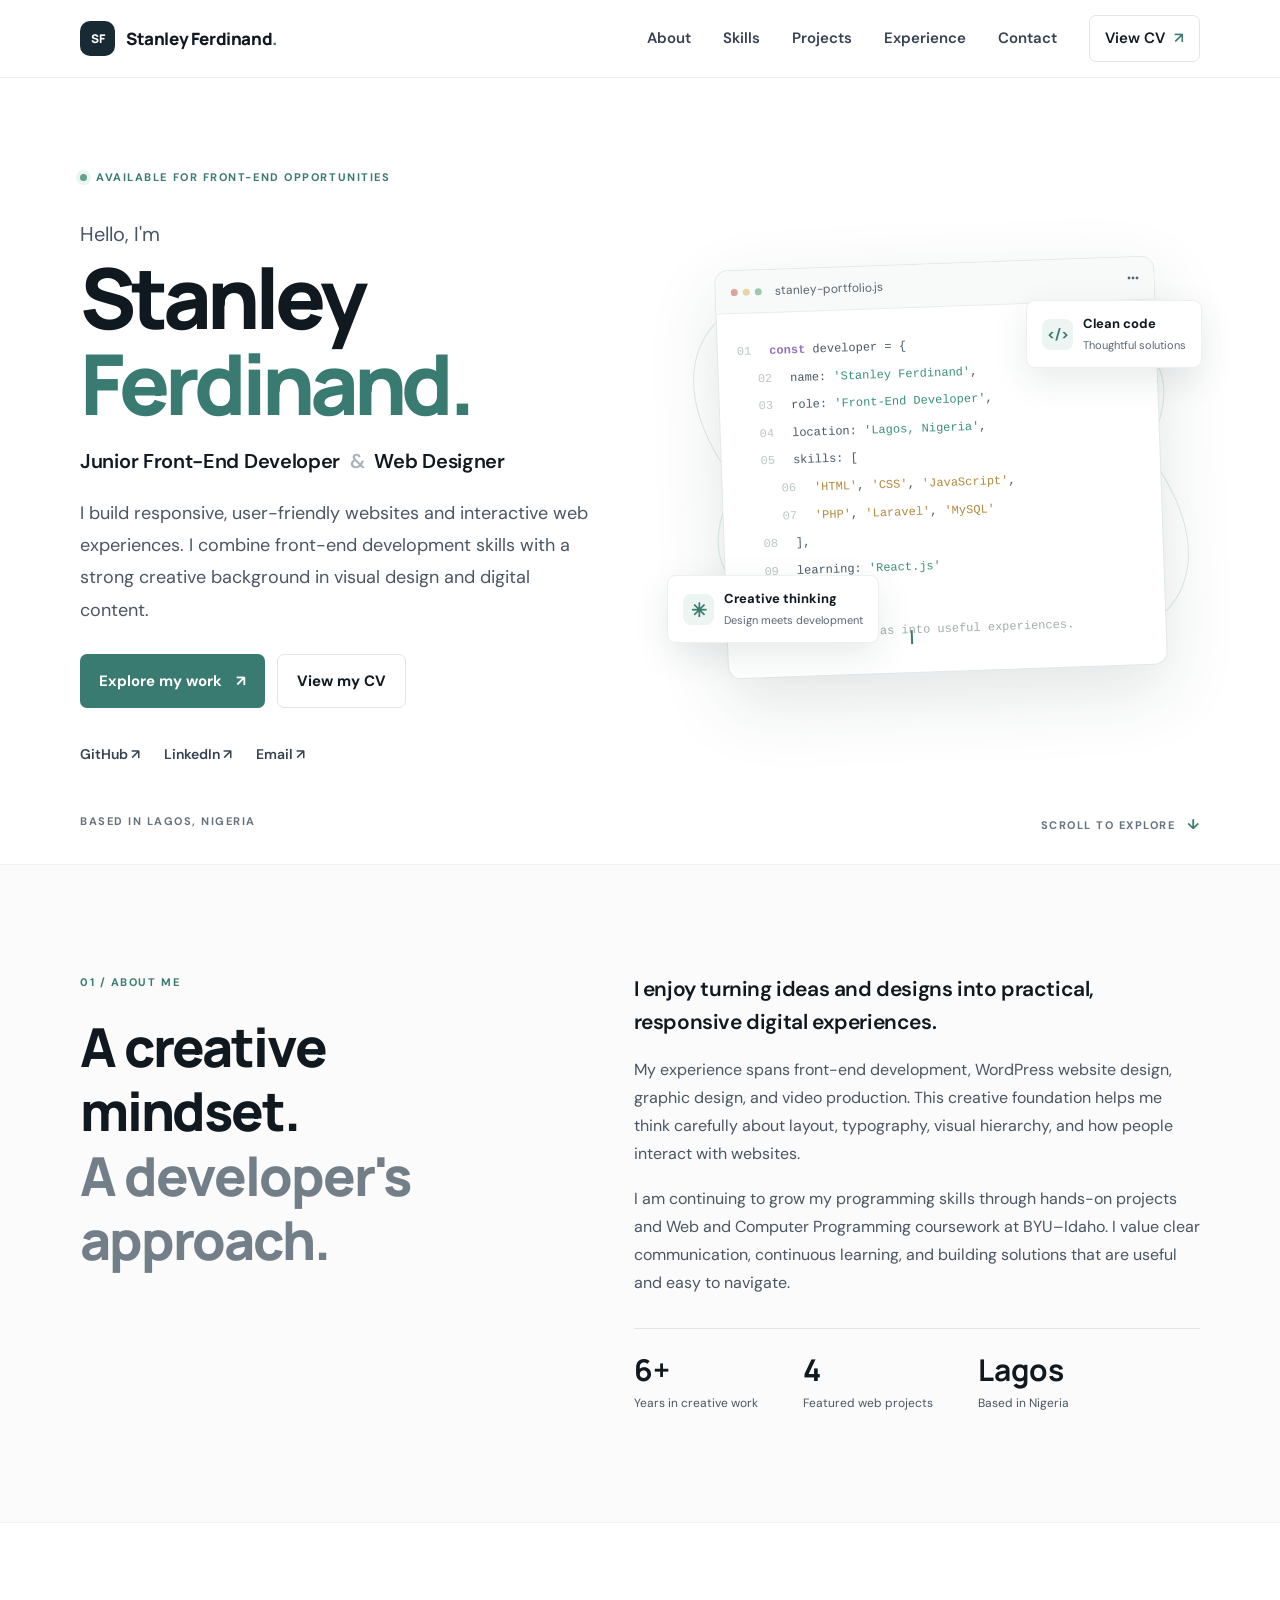
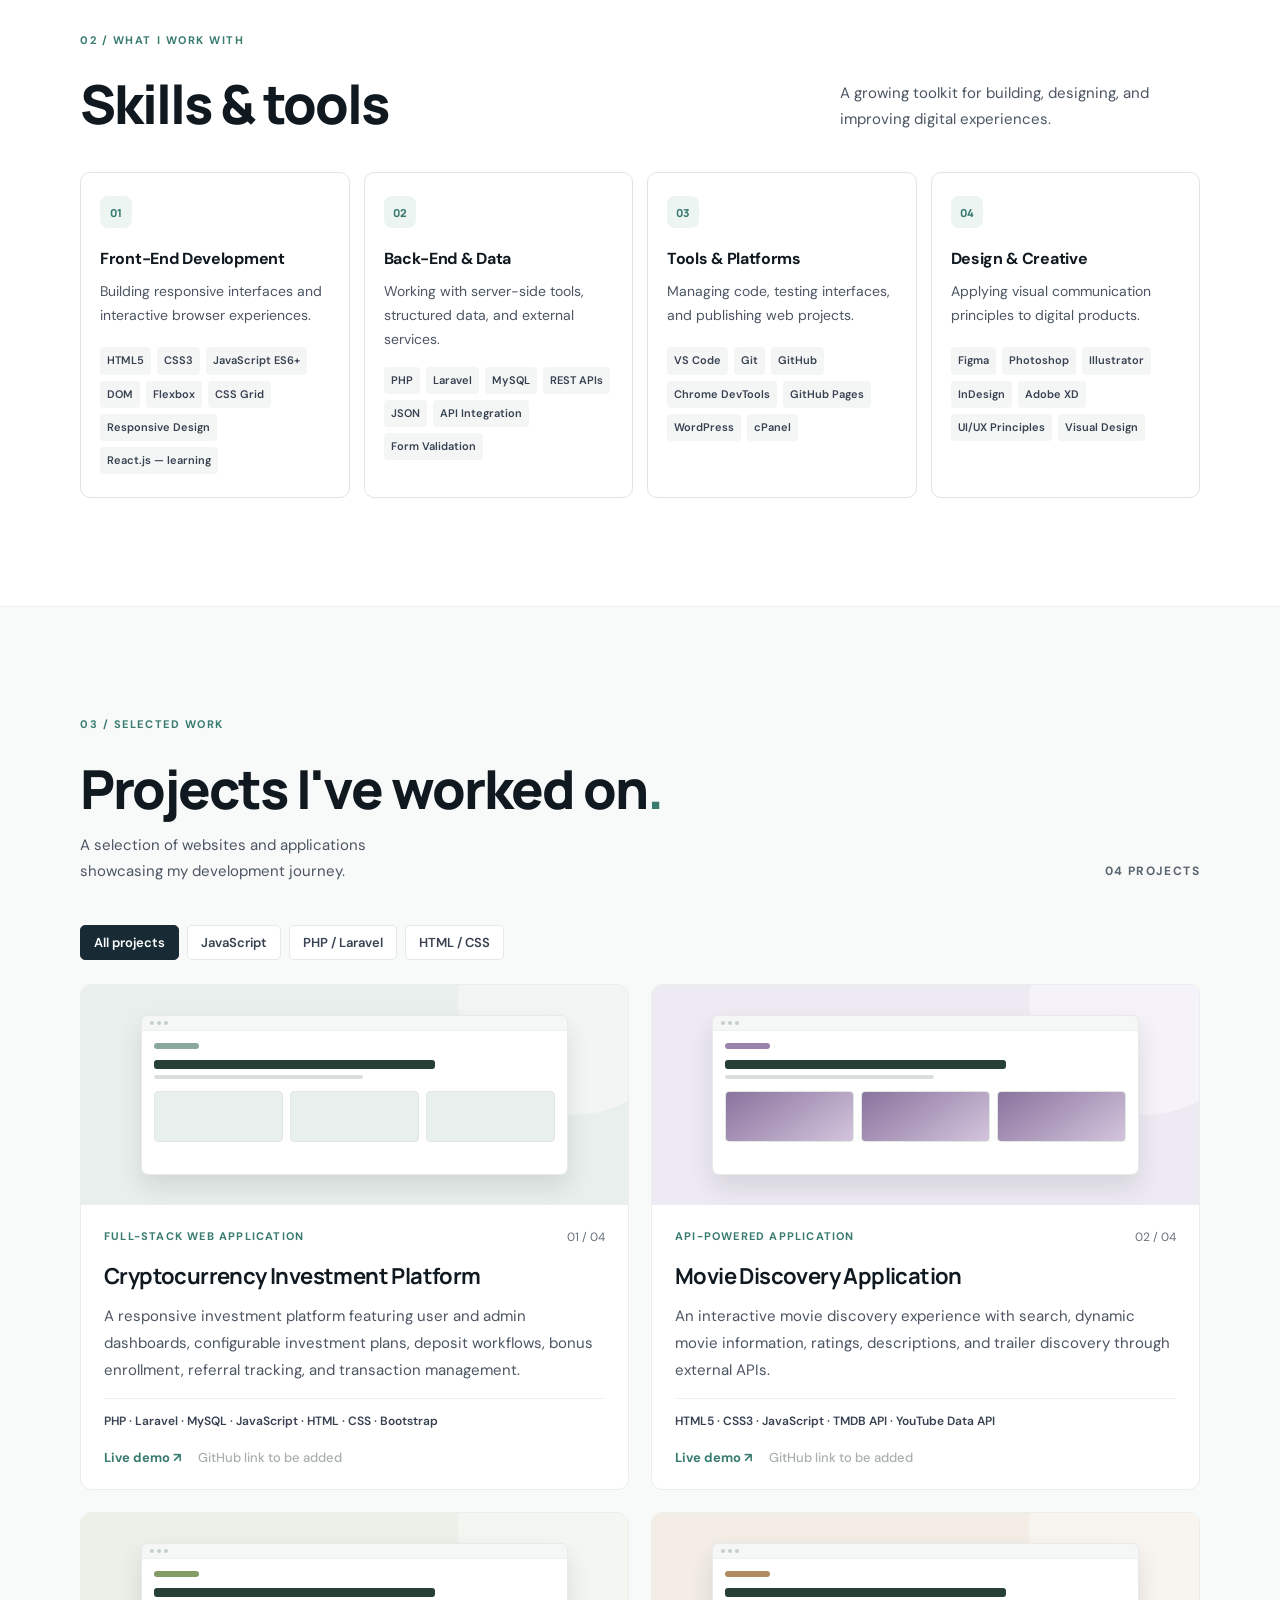
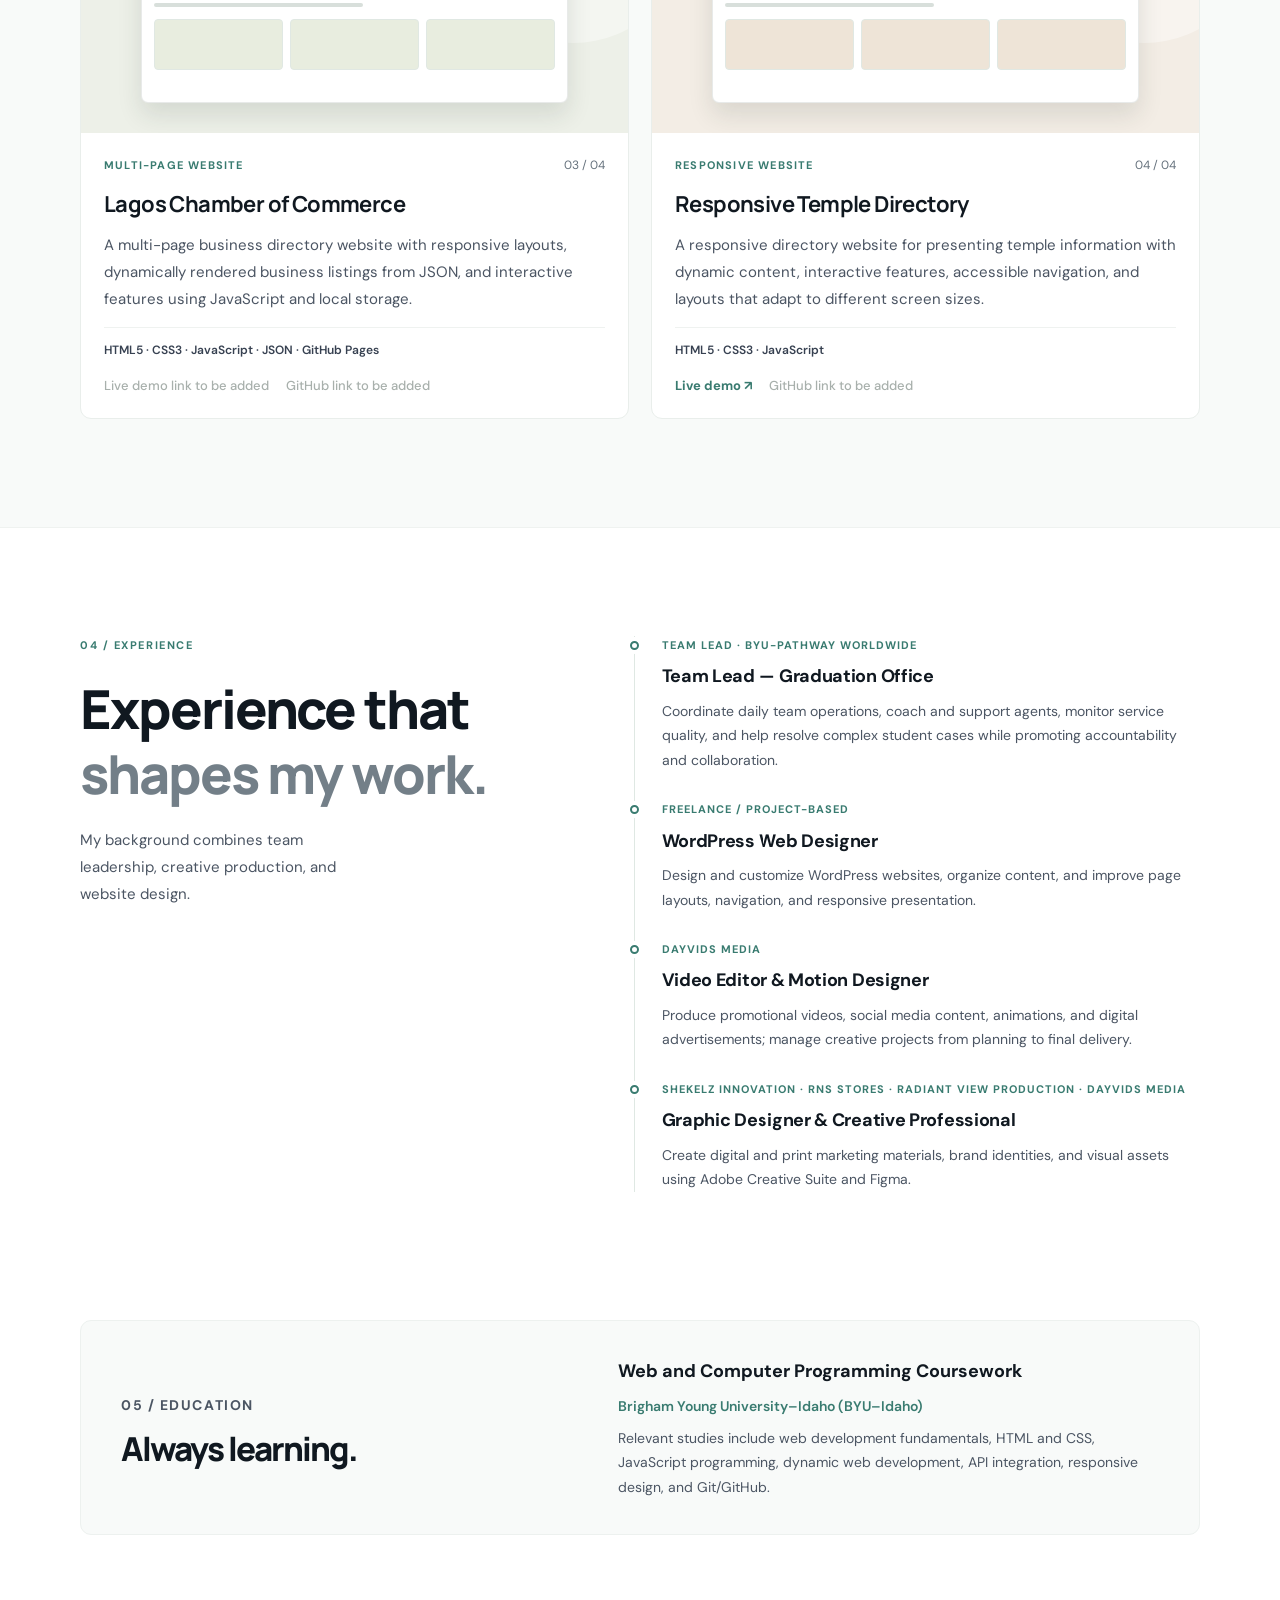
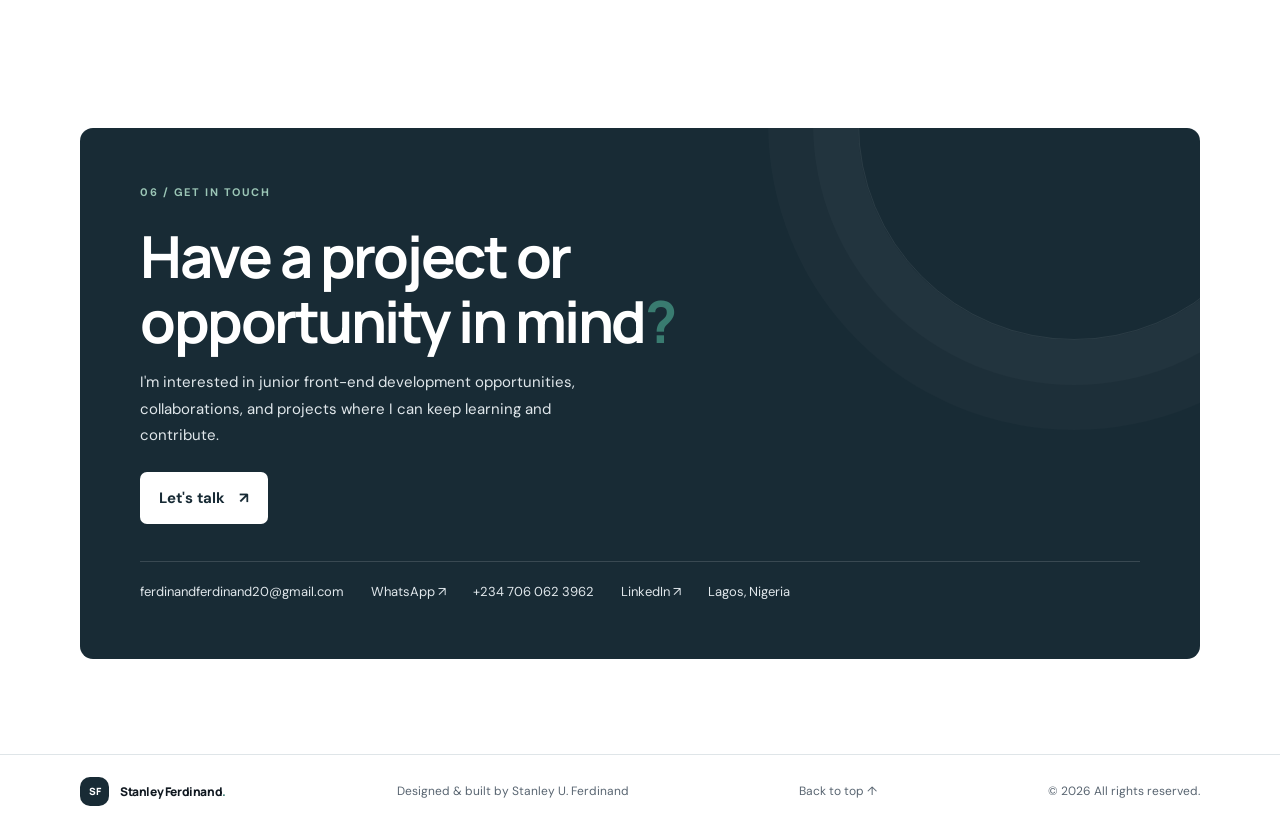
==== commit b890c795: "hero updated" ====
--- a/index.html
+++ b/index.html
@@ -109,11 +109,17 @@
     </section>
 
     <section class="section contact-section" id="contact">
-      <div class="container contact-box"><p class="section-label">06 / GET IN TOUCH</p><h2>Have a project or<br />opportunity in mind<span class="accent-dot">?</span></h2><p>I'm interested in junior front-end development opportunities, collaborations, and projects where I can keep learning and contribute.</p><a class="button button-light" href="mailto:ferdinandferdinand20@gmail.com">Let's talk <span aria-hidden="true">↗</span></a><div class="contact-details"><a href="mailto:ferdinandferdinand20@gmail.com">ferdinandferdinand20@gmail.com</a><a href="tel:+2347060623962">+234 706 062 3962</a><span>Lagos, Nigeria</span></div></div>
+      <div class="container contact-box"><p class="section-label">06 / GET IN TOUCH</p><h2>Have a project or<br />opportunity in mind<span class="accent-dot">?</span></h2><p>I'm interested in junior front-end development opportunities, collaborations, and projects where I can keep learning and contribute.</p><a class="button button-light" href="mailto:ferdinandferdinand20@gmail.com">Let's talk <span aria-hidden="true">↗</span></a><div class="contact-details">
+          <a href="mailto:ferdinandferdinand20@gmail.com" aria-label="Email Stanley">ferdinandferdinand20@gmail.com</a>
+          <a href="https://wa.me/2347060623962" target="_blank" rel="noopener noreferrer" aria-label="Contact Stanley on WhatsApp">WhatsApp ↗</a>
+          <a href="tel:+2347060623962" aria-label="Call Stanley">+234 706 062 3962</a>
+          <a href="https://www.linkedin.com/in/stanleyferdinand" target="_blank" rel="noopener noreferrer" aria-label="View Stanley's LinkedIn profile">LinkedIn ↗</a>
+          <span>Lagos, Nigeria</span>
+        </div></div>
     </section>
   </main>
 
   <footer class="site-footer"><div class="container footer-inner"><a class="brand" href="#home"><span class="brand-mark">SF</span><span>Stanley Ferdinand<span class="brand-dot">.</span></span></a><span>Designed &amp; built by Stanley U. Ferdinand</span><a href="#home">Back to top ↑</a><span>© <span id="year"></span> All rights reserved.</span></div></footer>
   <script src="script.js"></script>
 </body>
-</html>
+</html>
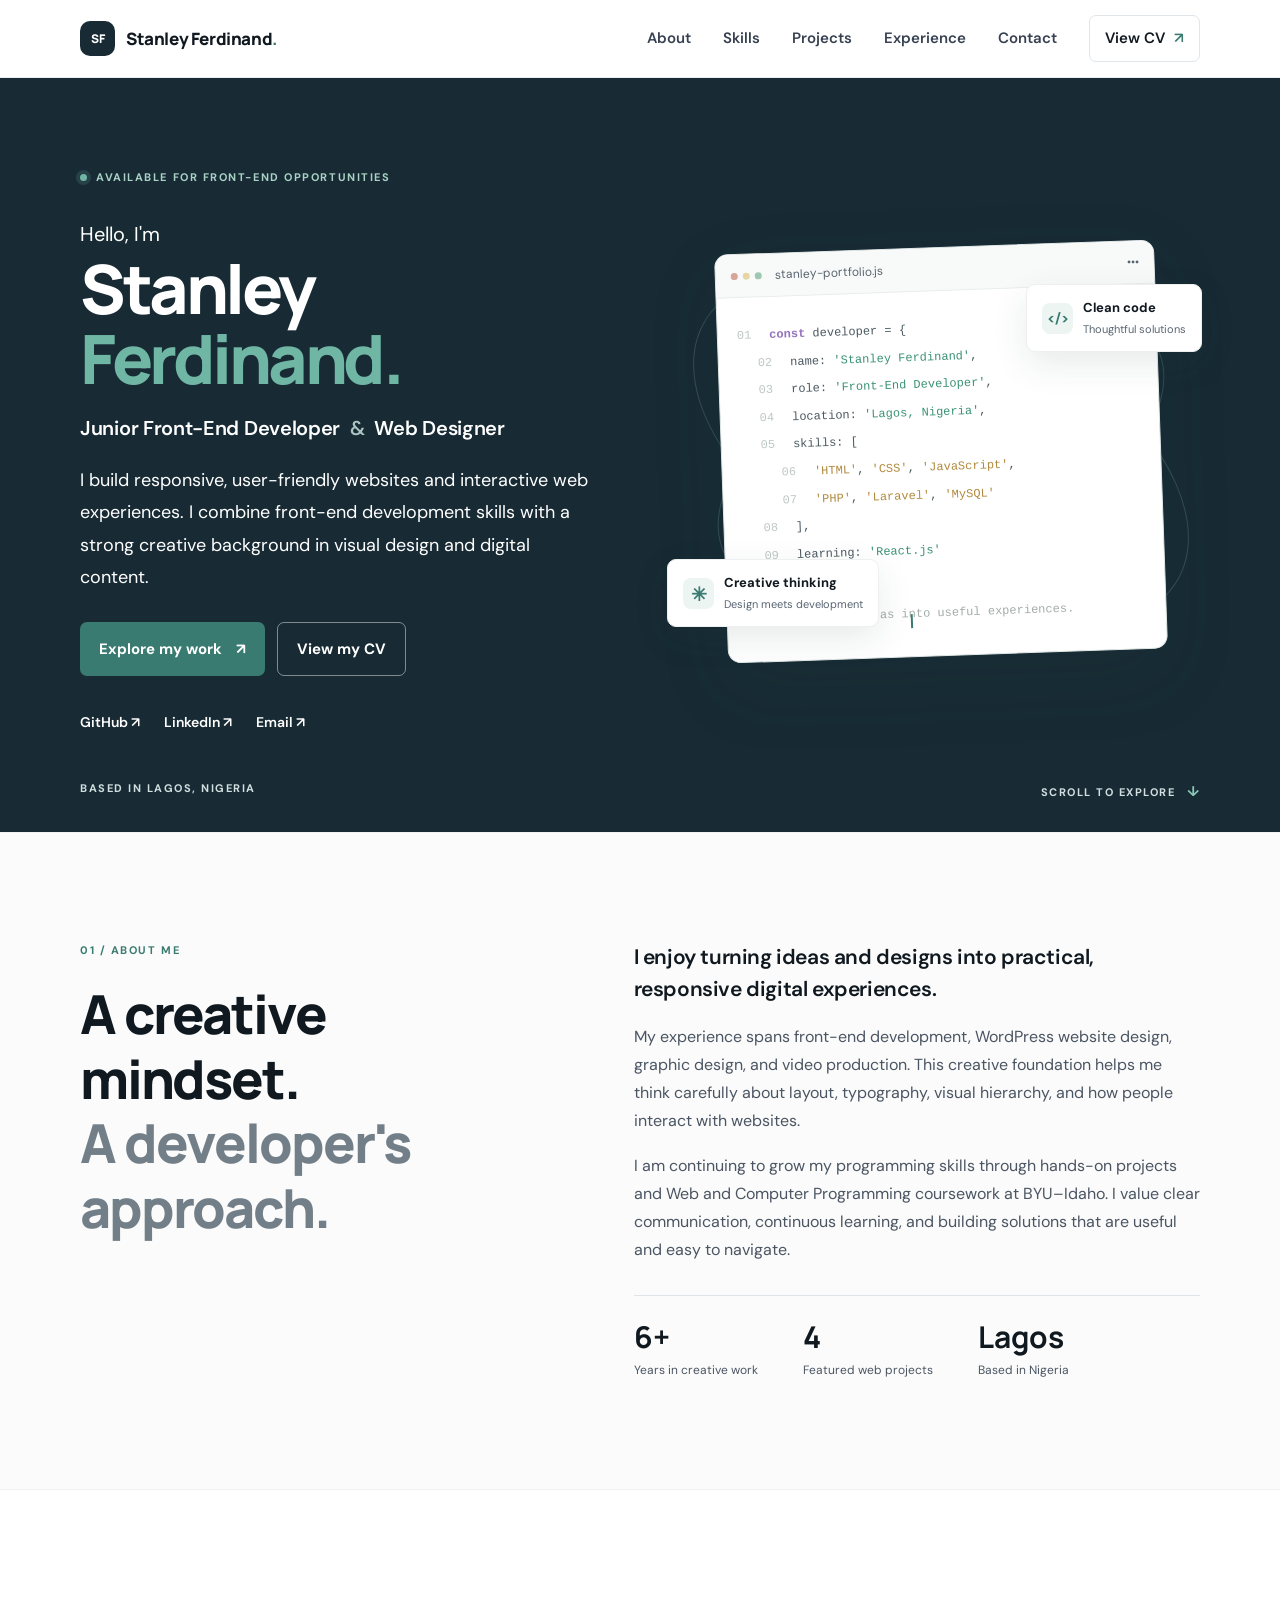
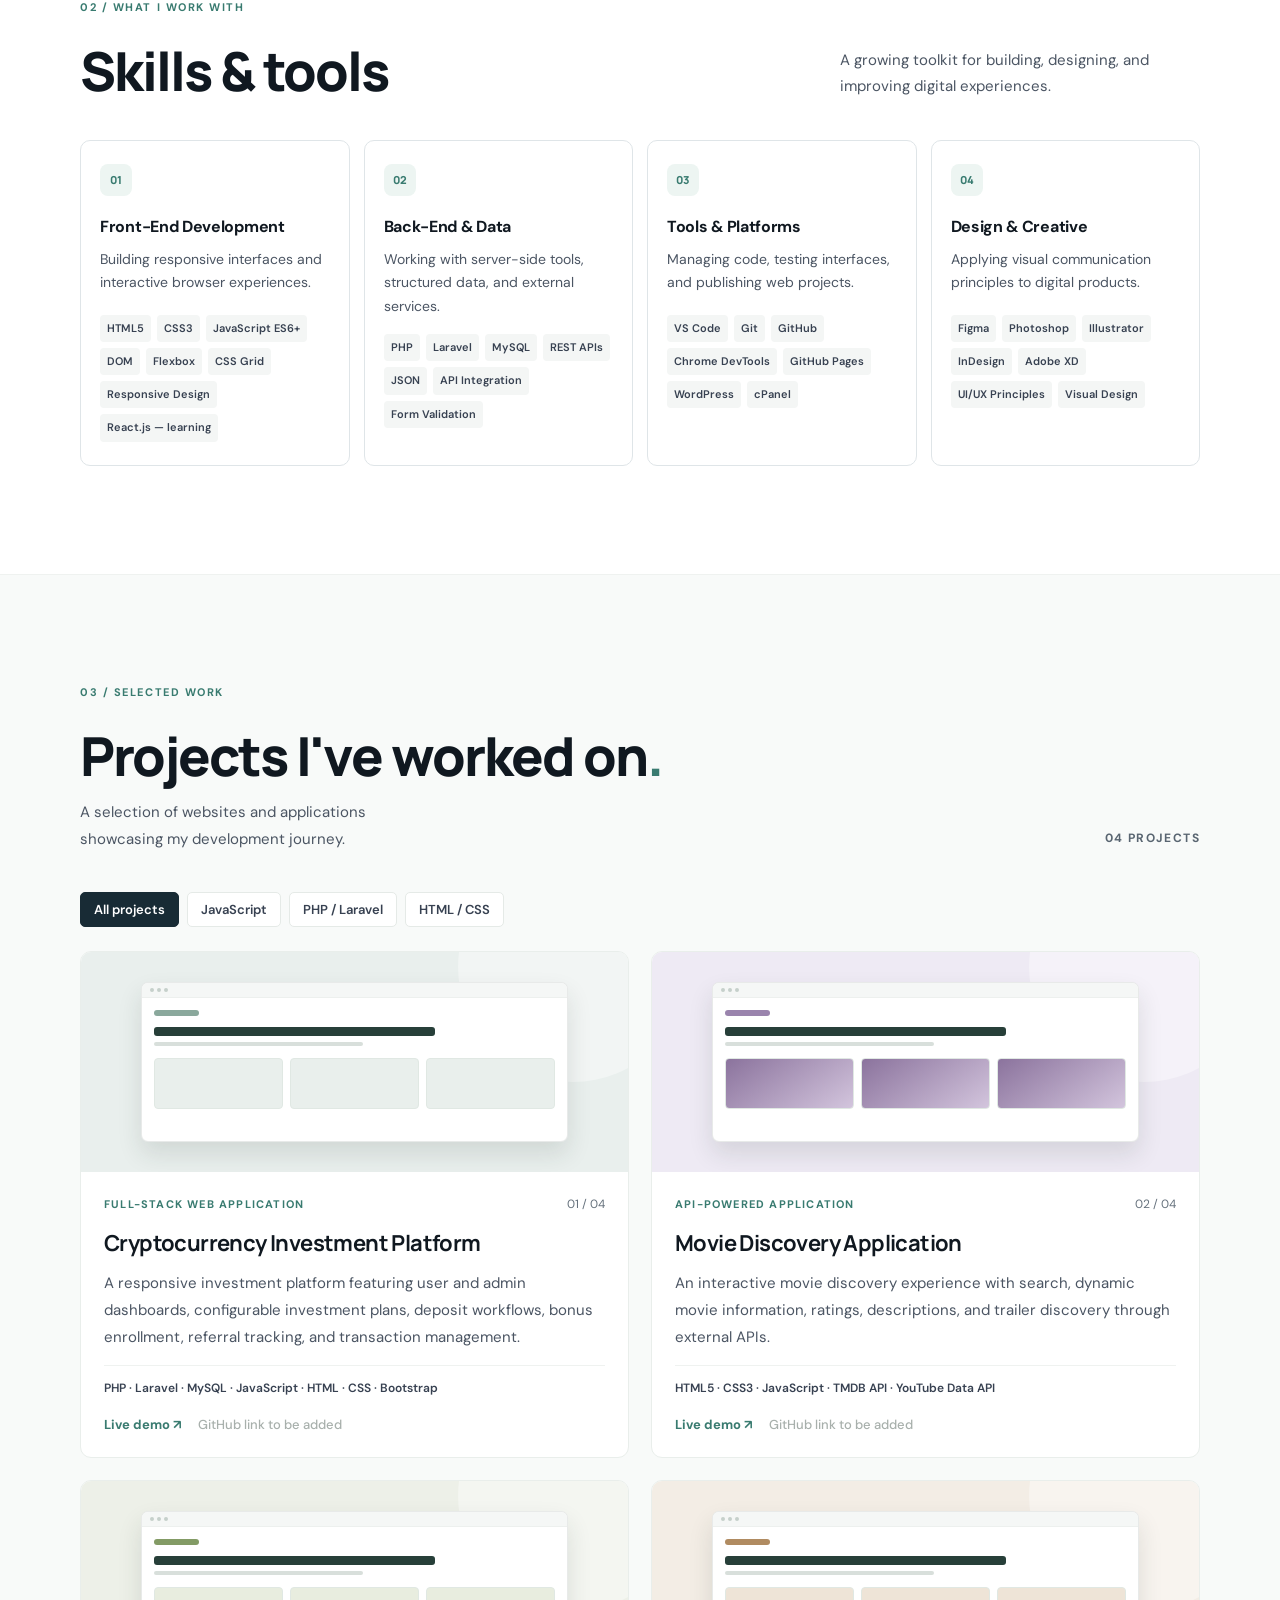
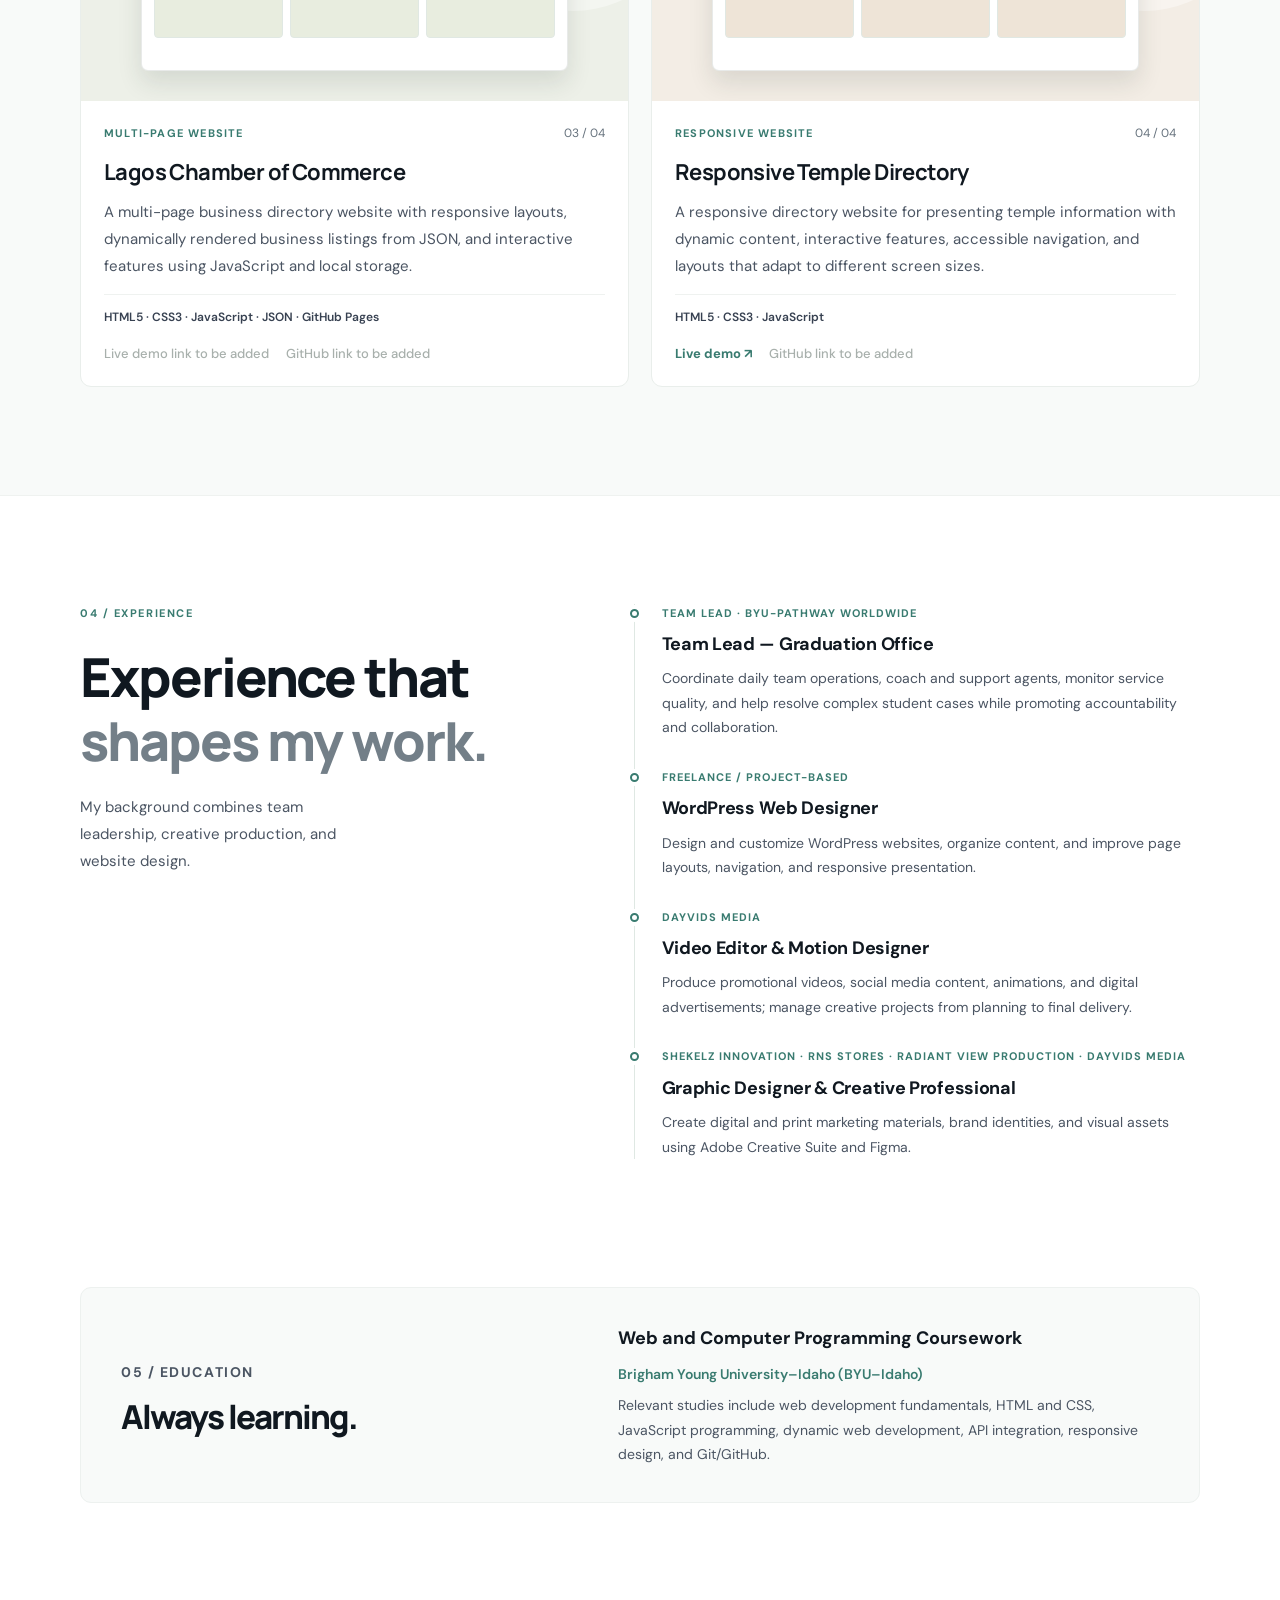
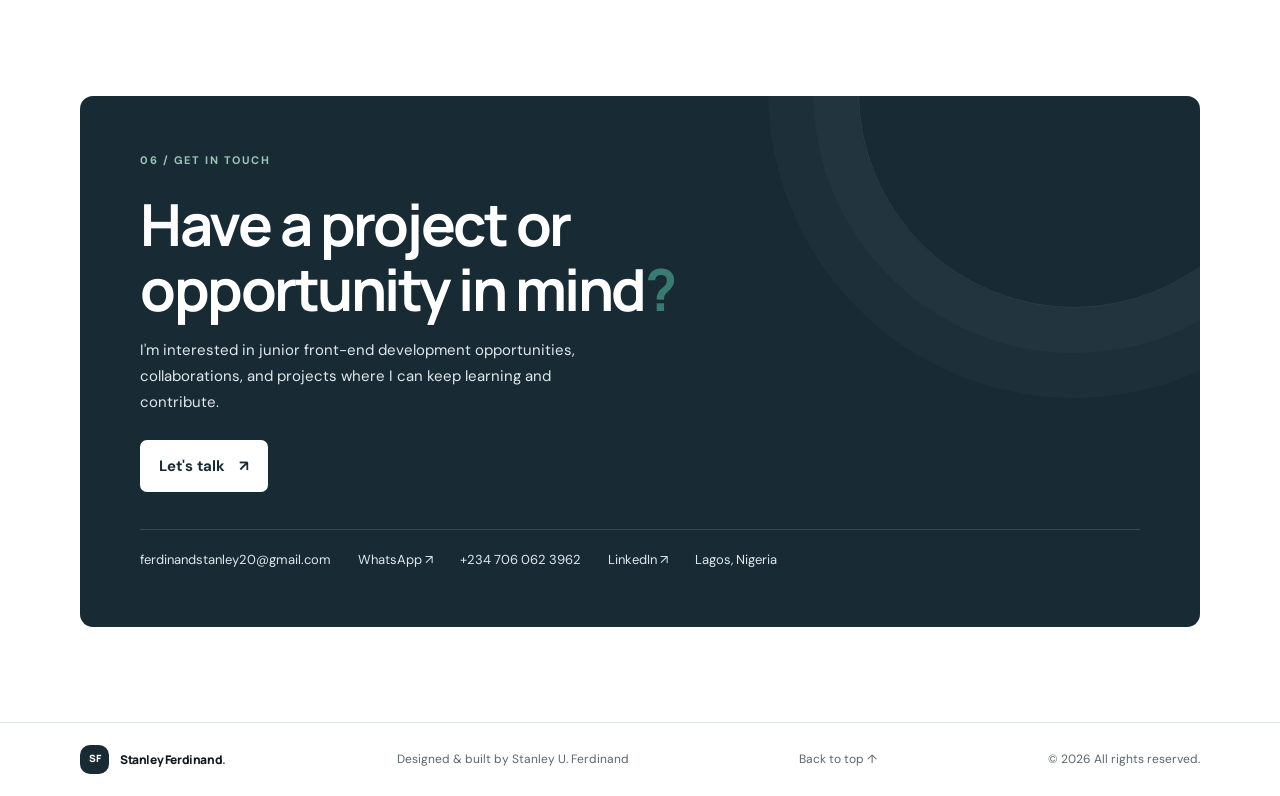
==== commit 28072bea: "Update email address in contact section" ====
--- a/index.html
+++ b/index.html
@@ -110,7 +110,7 @@
 
     <section class="section contact-section" id="contact">
       <div class="container contact-box"><p class="section-label">06 / GET IN TOUCH</p><h2>Have a project or<br />opportunity in mind<span class="accent-dot">?</span></h2><p>I'm interested in junior front-end development opportunities, collaborations, and projects where I can keep learning and contribute.</p><a class="button button-light" href="mailto:ferdinandferdinand20@gmail.com">Let's talk <span aria-hidden="true">↗</span></a><div class="contact-details">
-          <a href="mailto:ferdinandferdinand20@gmail.com" aria-label="Email Stanley">ferdinandferdinand20@gmail.com</a>
+          <a href="mailto:ferdinandstanley20@gmail.com" aria-label="Email Stanley">ferdinandstanley20@gmail.com</a>
           <a href="https://wa.me/2347060623962" target="_blank" rel="noopener noreferrer" aria-label="Contact Stanley on WhatsApp">WhatsApp ↗</a>
           <a href="tel:+2347060623962" aria-label="Call Stanley">+234 706 062 3962</a>
           <a href="https://www.linkedin.com/in/stanleyferdinand" target="_blank" rel="noopener noreferrer" aria-label="View Stanley's LinkedIn profile">LinkedIn ↗</a>
@@ -122,4 +122,4 @@
   <footer class="site-footer"><div class="container footer-inner"><a class="brand" href="#home"><span class="brand-mark">SF</span><span>Stanley Ferdinand<span class="brand-dot">.</span></span></a><span>Designed &amp; built by Stanley U. Ferdinand</span><a href="#home">Back to top ↑</a><span>© <span id="year"></span> All rights reserved.</span></div></footer>
   <script src="script.js"></script>
 </body>
-</html>+</html>
--- a/styles.css
+++ b/styles.css
@@ -68,3 +68,94 @@
   .timeline-item h3{font-size:17px}
   .timeline-item p{font-size:13px}
 }
+/* Contact links */
+.contact-details a{
+  color:inherit;
+  text-decoration:none;
+  transition:color .2s ease, text-decoration-color .2s ease;
+}
+.contact-details a:hover,
+.contact-details a:focus-visible{
+  color:#ffffff;
+  text-decoration:underline;
+  text-underline-offset:4px;
+}
+.contact-details a:focus-visible{
+  outline:2px solid #9bc6b6;
+  outline-offset:4px;
+  border-radius:2px;
+}
+
+
+/* Dark navy hero refinement */
+.hero{
+  background:#182B35;
+  color:#ffffff;
+}
+.hero .hero-kicker,
+.hero h2,
+.hero-description,
+.hero-socials,
+.hero-footer{
+  color:#ffffff;
+}
+.hero h1{
+  font-size:clamp(48px,5.7vw,68px);
+  letter-spacing:-3.5px;
+}
+.hero h1 span{
+  color:#70b6a5;
+}
+.hero .muted-separator{
+  color:#a9c4c0;
+}
+.hero .eyebrow{
+  color:#a9d2c5;
+}
+.hero .status-dot{
+  background:#70b6a5;
+  box-shadow:0 0 0 4px rgba(112,182,165,.16);
+}
+.hero .hero-socials a{
+  color:#ffffff;
+}
+.hero .hero-socials a:hover{
+  color:#8bc9b8;
+}
+.hero .hero-footer{
+  color:#d2dfdf;
+}
+.hero .scroll-note span{
+  color:#8bc9b8;
+}
+.hero .button-secondary{
+  background:transparent;
+  color:#ffffff;
+  border-color:rgba(255,255,255,.45);
+}
+.hero .button-secondary:hover{
+  background:rgba(255,255,255,.08);
+  border-color:#ffffff;
+  color:#ffffff;
+}
+.hero .button-primary{
+  background:#397b70;
+  color:#ffffff;
+}
+.hero .button-primary:hover{
+  background:#4a9385;
+}
+.hero .hero-orbit{
+  border-color:rgba(151,201,187,.22);
+}
+.hero .visual-glow{
+  background:radial-gradient(circle,rgba(112,182,165,.18) 0%,rgba(112,182,165,.08) 48%,transparent 72%);
+}
+@media(max-width:900px){
+  .hero h1{font-size:clamp(48px,6vw,64px);letter-spacing:-3px}
+}
+@media(max-width:650px){
+  .hero h1{font-size:52px;letter-spacing:-3px}
+  .hero .hero-description{color:#f0f5f5}
+  .hero .hero-footer{color:#d2dfdf}
+}
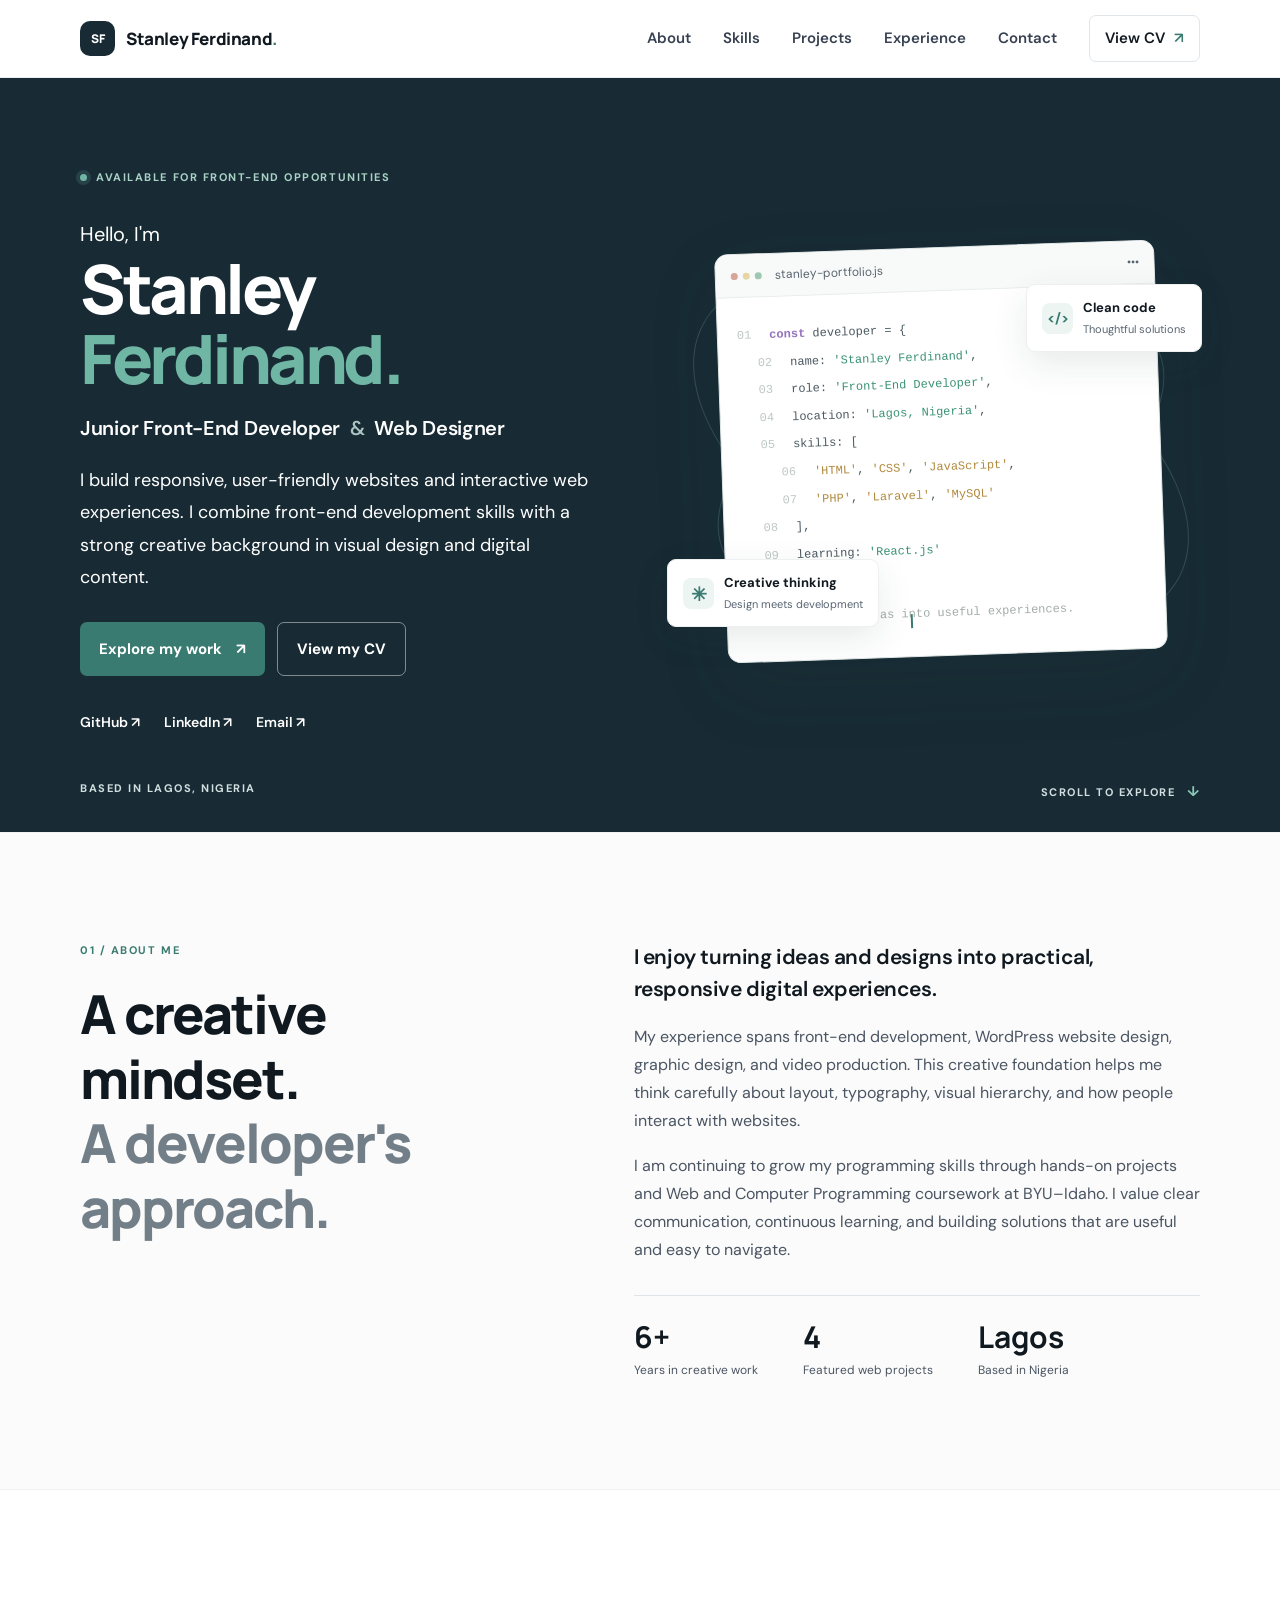
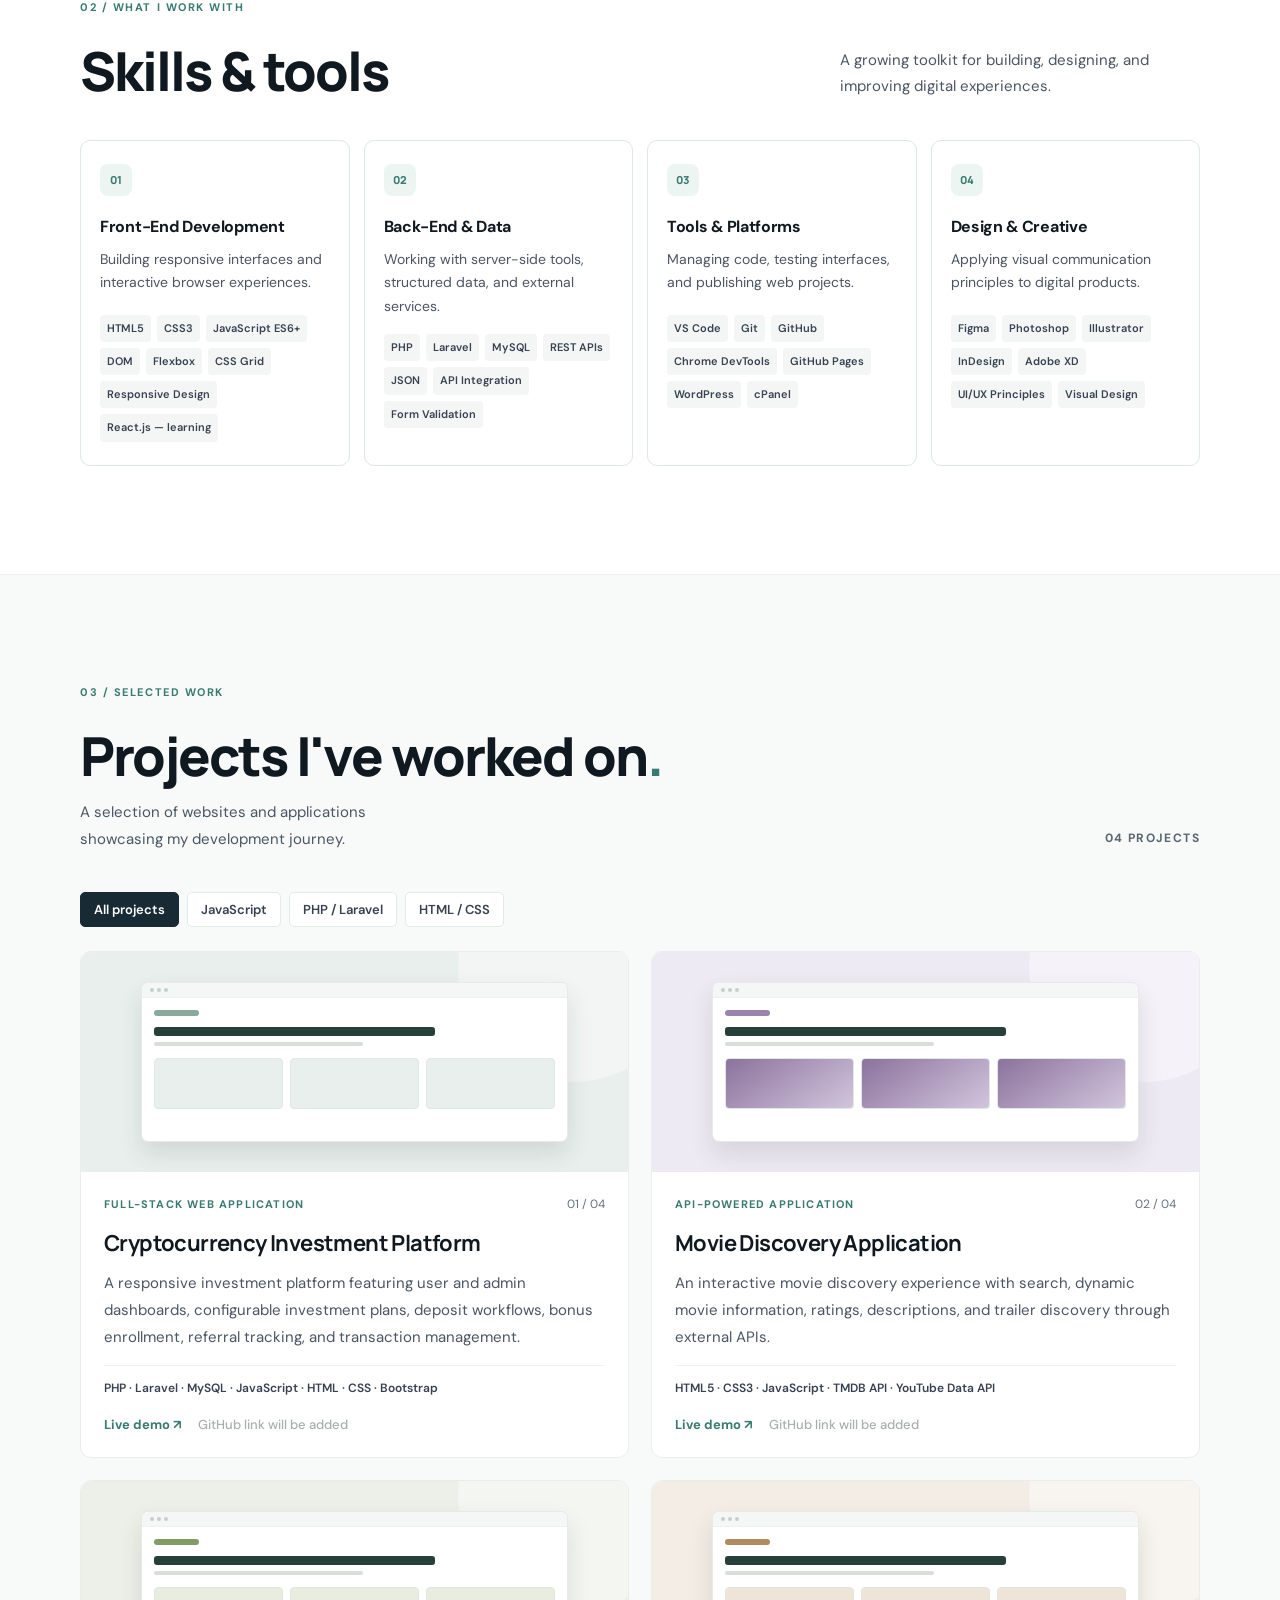
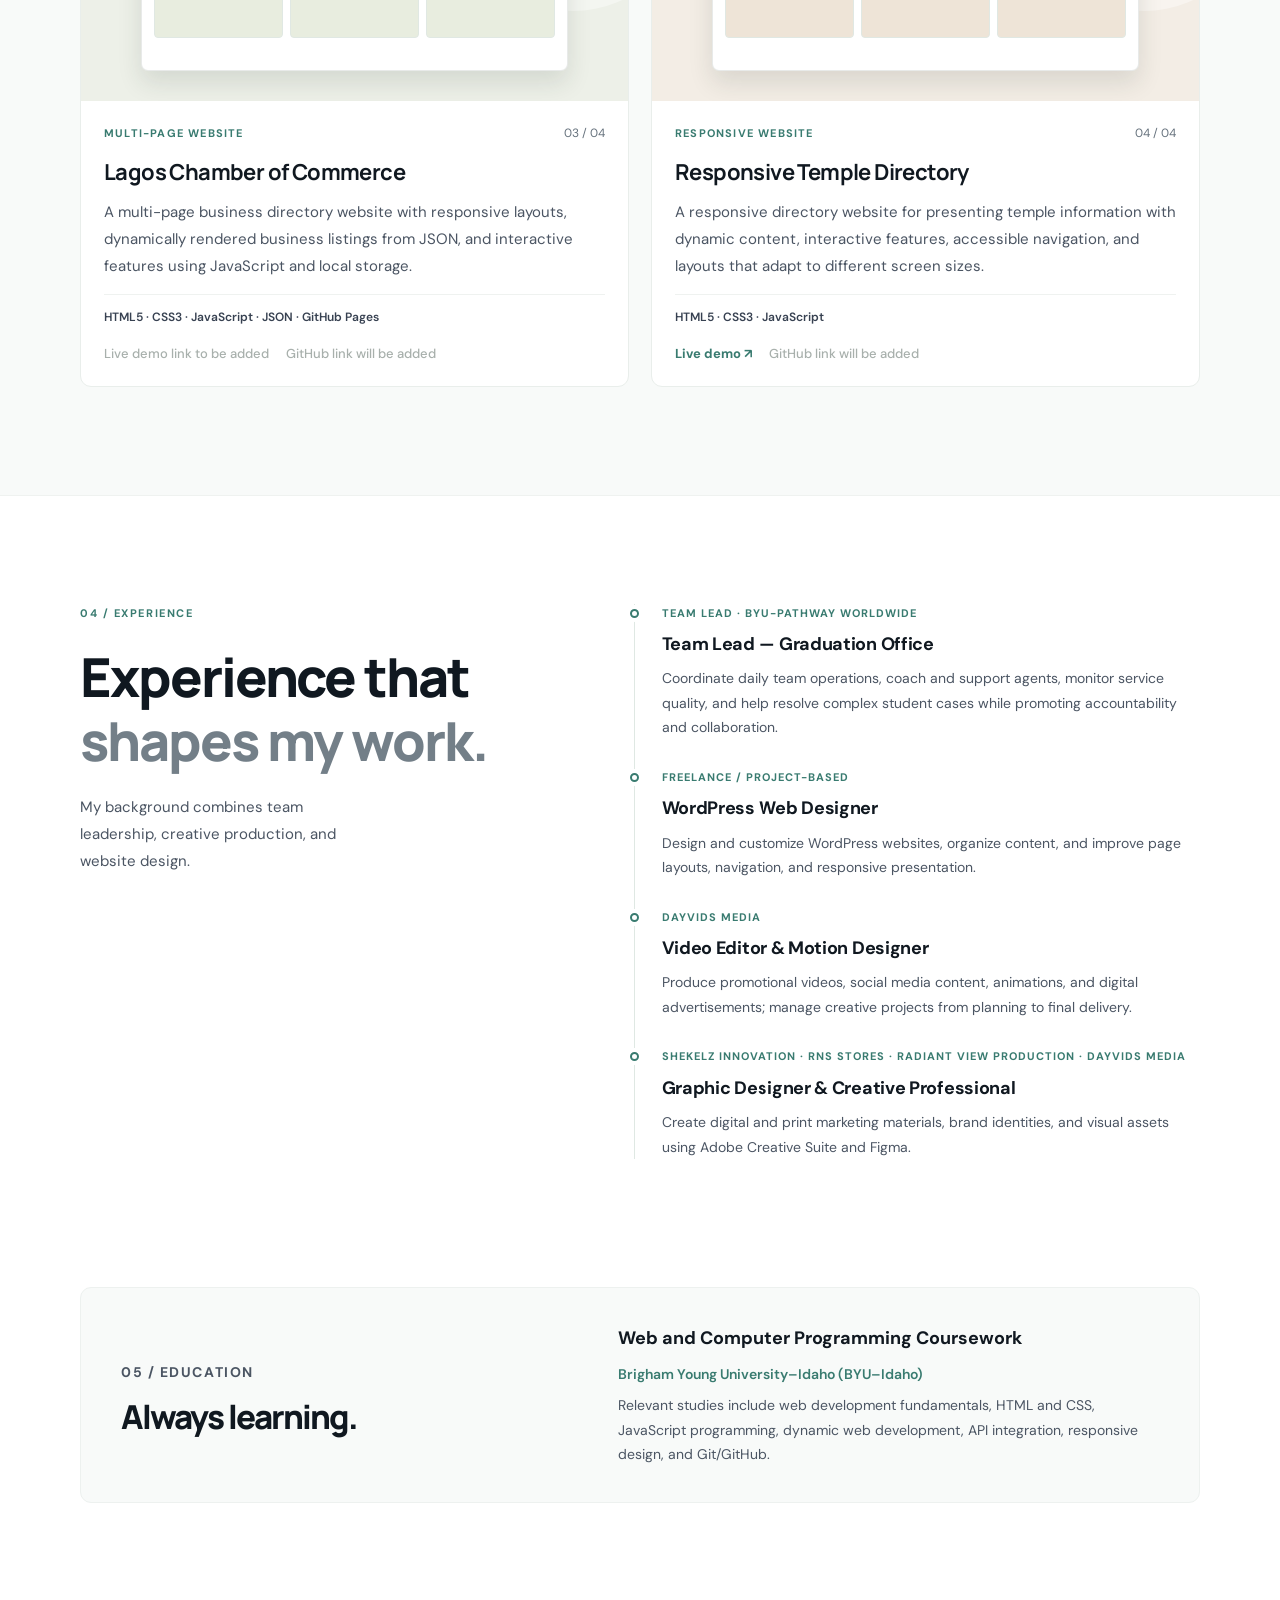
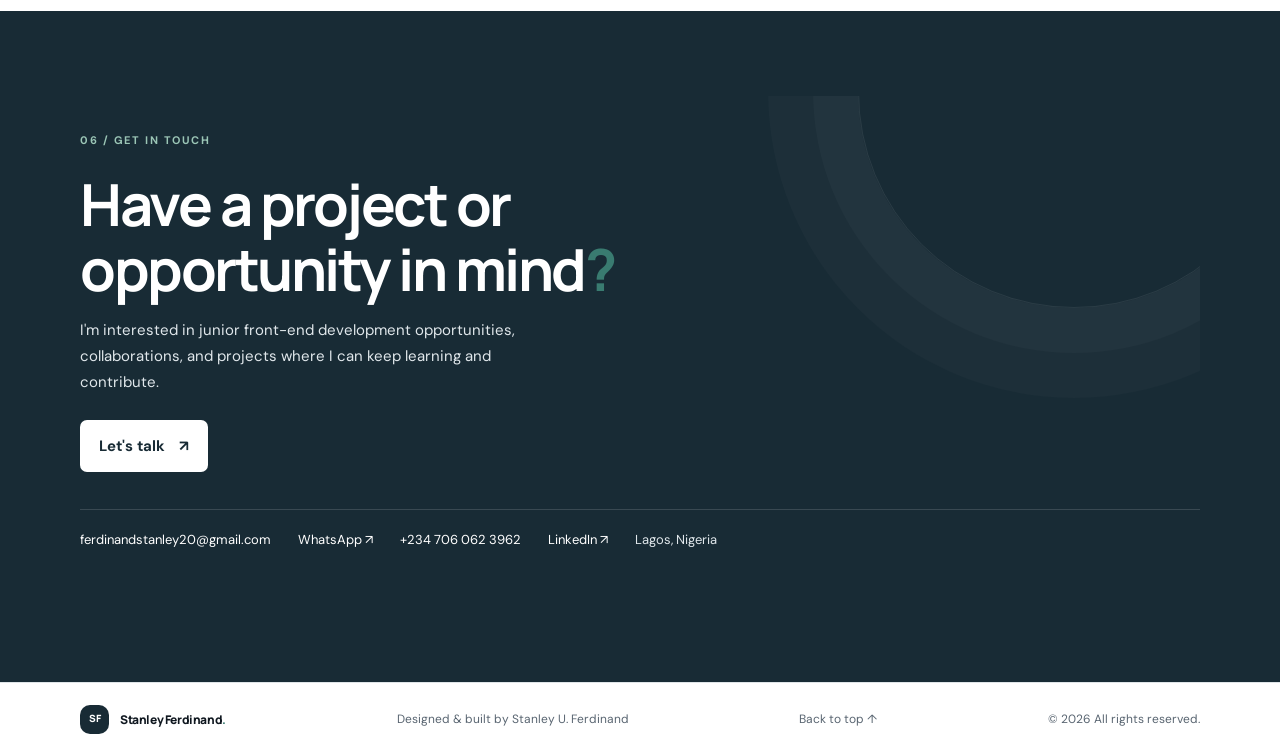
==== commit 66851e3d: "Add favicon link to index.html" ====
--- a/index.html
+++ b/index.html
@@ -6,6 +6,7 @@
   <meta name="description" content="Stanley U. Ferdinand — Junior Front-End Web Developer and Web Designer based in Lagos, Nigeria. Explore selected web development projects and professional experience." />
   <meta name="theme-color" content="#ffffff" />
   <title>Stanley Ferdinand | Front-End Developer</title>
+  <link rel="icon" type="image/png" href="favicon.png">
   <link rel="preconnect" href="https://fonts.googleapis.com" />
   <link rel="preconnect" href="https://fonts.gstatic.com" crossorigin />
   <link href="https://fonts.googleapis.com/css2?family=DM+Sans:wght@400;500;600;700&family=Manrope:wght@400;500;600;700;800&display=swap" rel="stylesheet" />
@@ -109,7 +110,7 @@
     </section>
 
     <section class="section contact-section" id="contact">
-      <div class="container contact-box"><p class="section-label">06 / GET IN TOUCH</p><h2>Have a project or<br />opportunity in mind<span class="accent-dot">?</span></h2><p>I'm interested in junior front-end development opportunities, collaborations, and projects where I can keep learning and contribute.</p><a class="button button-light" href="mailto:ferdinandferdinand20@gmail.com">Let's talk <span aria-hidden="true">↗</span></a><div class="contact-details">
+      <div class="container contact-box"><p class="section-label">06 / GET IN TOUCH</p><h2>Have a project or<br />opportunity in mind<span class="accent-dot">?</span></h2><p>I'm interested in junior front-end development opportunities, collaborations, and projects where I can keep learning and contribute.</p><a class="button button-light" href="mailto:ferdinandstanley20@gmail.com">Let's talk <span aria-hidden="true">↗</span></a><div class="contact-details">
           <a href="mailto:ferdinandstanley20@gmail.com" aria-label="Email Stanley">ferdinandstanley20@gmail.com</a>
           <a href="https://wa.me/2347060623962" target="_blank" rel="noopener noreferrer" aria-label="Contact Stanley on WhatsApp">WhatsApp ↗</a>
           <a href="tel:+2347060623962" aria-label="Call Stanley">+234 706 062 3962</a>
--- a/styles.css
+++ b/styles.css
@@ -159,3 +159,30 @@
   .hero .hero-description{color:#f0f5f5}
   .hero .hero-footer{color:#d2dfdf}
 }
+
+/* Full-width dark navy contact section */
+.contact-section{
+  background: var(--navy);
+  padding: 85px 0 95px;
+}
+.contact-box{
+  background: transparent;
+  color: #fff;
+  border-radius: 0;
+  padding: 35px 0;
+  position: relative;
+  overflow: hidden;
+}
+.contact-box:after{
+  right: -90px;
+  top: -220px;
+}
+.contact-box .section-label{color:#9bc6b6;}
+.contact-box h2{color:#fff;}
+.contact-box>p:not(.section-label){color:#e0e7eb;}
+.contact-details{color:#e0e7eb;}
+.contact-details a{color:#fff;}
+@media(max-width:650px){
+  .contact-section{padding:55px 0 65px;}
+  .contact-box{padding:25px 0;}
+}
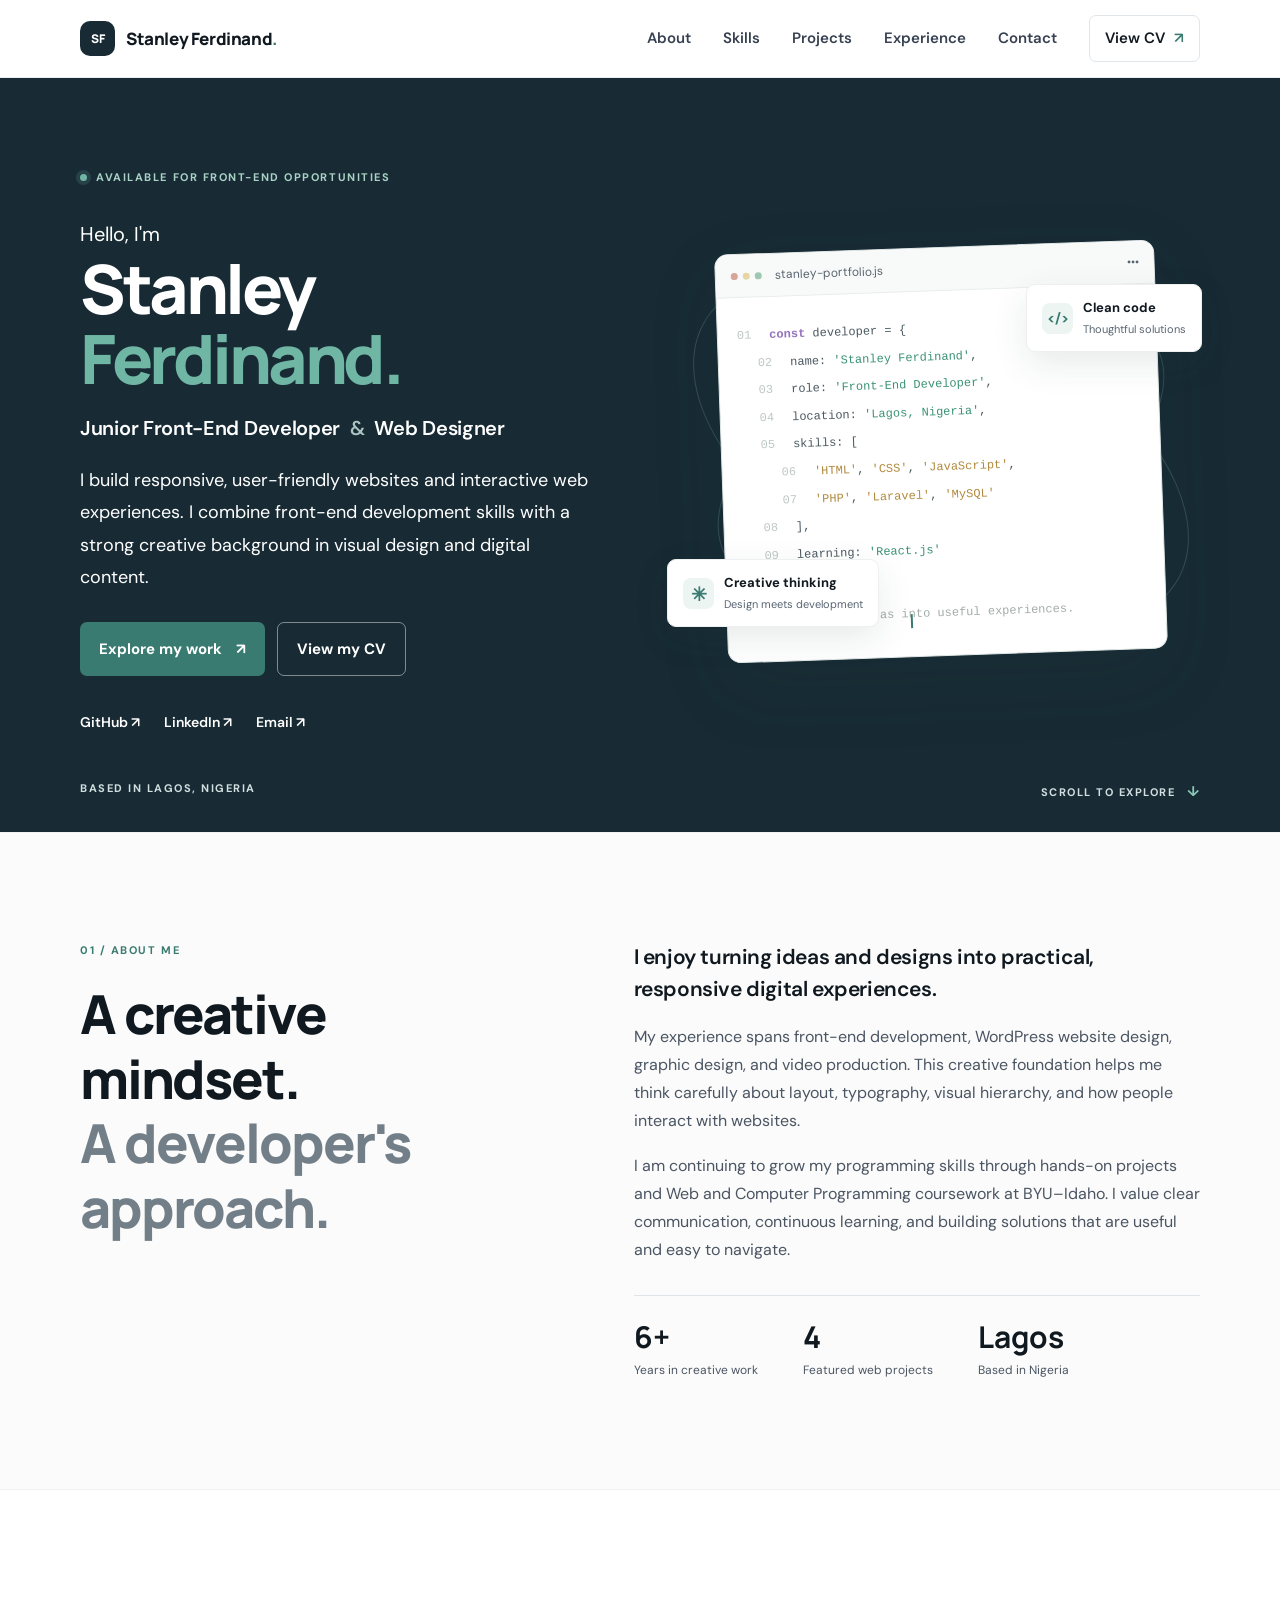
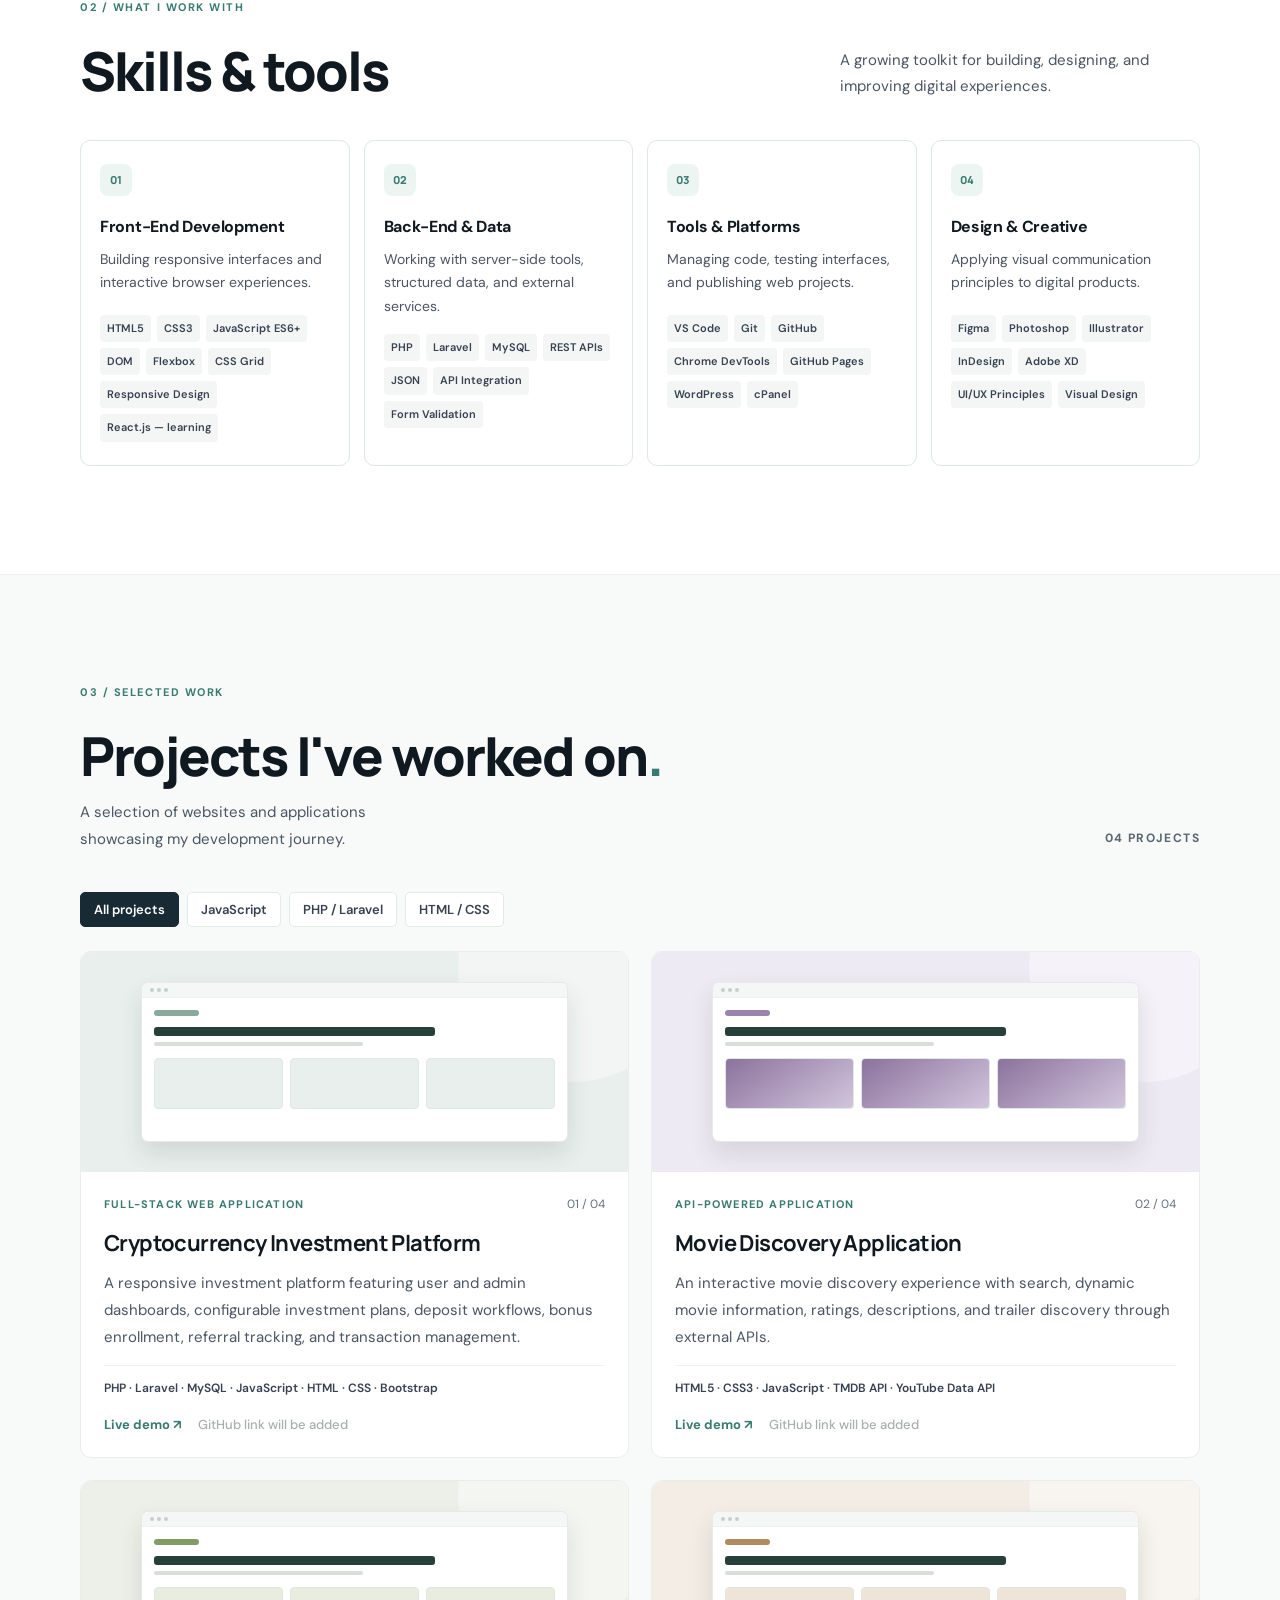
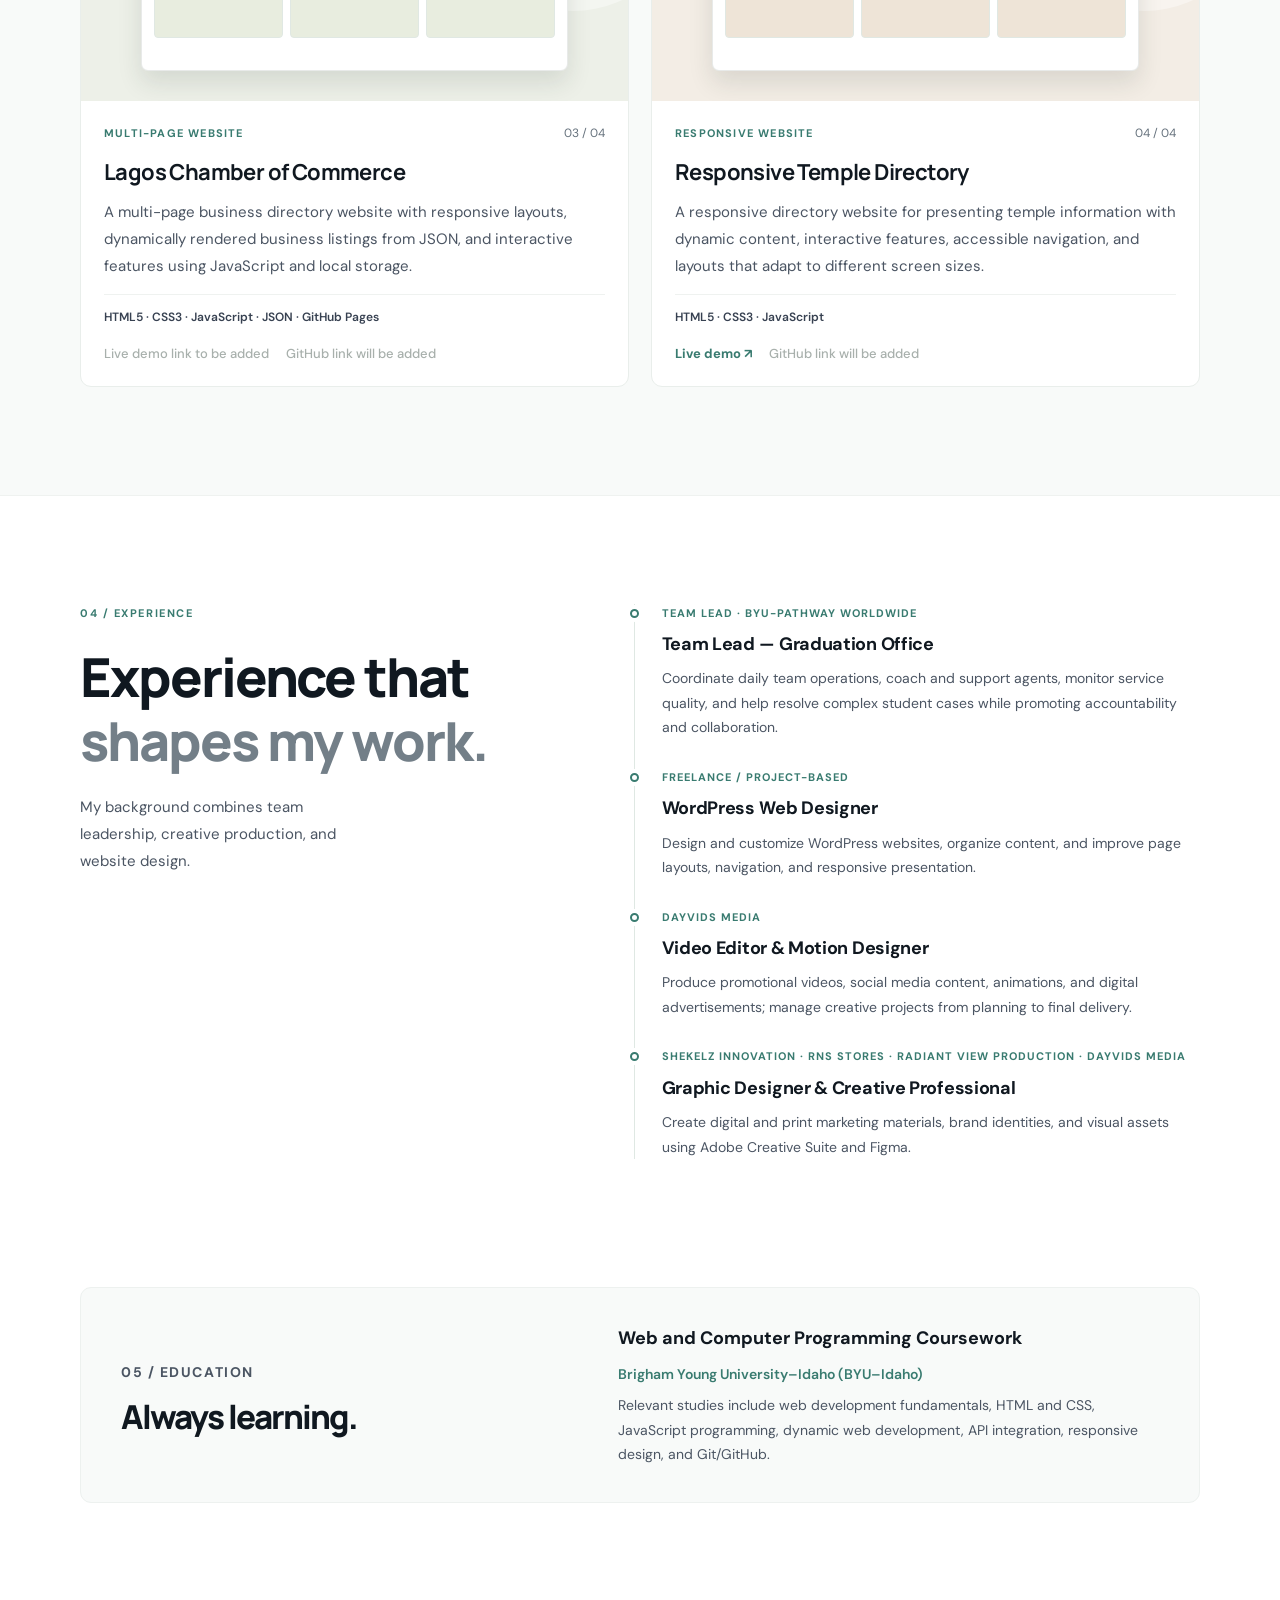
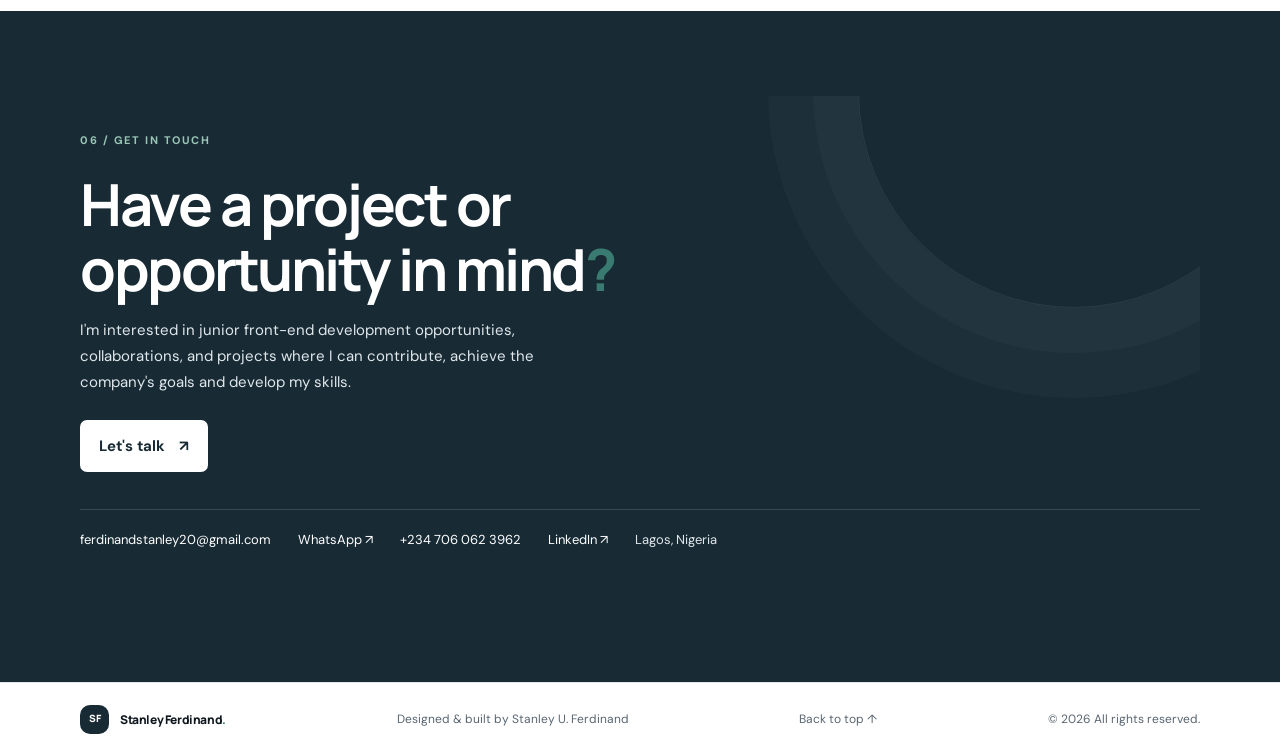
==== commit dd3a9bd5: "Revise contact section for clarity and intent Updated the contact section to include a focus on cont" ====
--- a/index.html
+++ b/index.html
@@ -110,7 +110,7 @@
     </section>
 
     <section class="section contact-section" id="contact">
-      <div class="container contact-box"><p class="section-label">06 / GET IN TOUCH</p><h2>Have a project or<br />opportunity in mind<span class="accent-dot">?</span></h2><p>I'm interested in junior front-end development opportunities, collaborations, and projects where I can keep learning and contribute.</p><a class="button button-light" href="mailto:ferdinandstanley20@gmail.com">Let's talk <span aria-hidden="true">↗</span></a><div class="contact-details">
+      <div class="container contact-box"><p class="section-label">06 / GET IN TOUCH</p><h2>Have a project or<br />opportunity in mind<span class="accent-dot">?</span></h2><p>I'm interested in junior front-end development opportunities, collaborations, and projects where I can contribute, achieve the company's goals and develop my skills.</p><a class="button button-light" href="mailto:ferdinandstanley20@gmail.com">Let's talk <span aria-hidden="true">↗</span></a><div class="contact-details">
           <a href="mailto:ferdinandstanley20@gmail.com" aria-label="Email Stanley">ferdinandstanley20@gmail.com</a>
           <a href="https://wa.me/2347060623962" target="_blank" rel="noopener noreferrer" aria-label="Contact Stanley on WhatsApp">WhatsApp ↗</a>
           <a href="tel:+2347060623962" aria-label="Call Stanley">+234 706 062 3962</a>
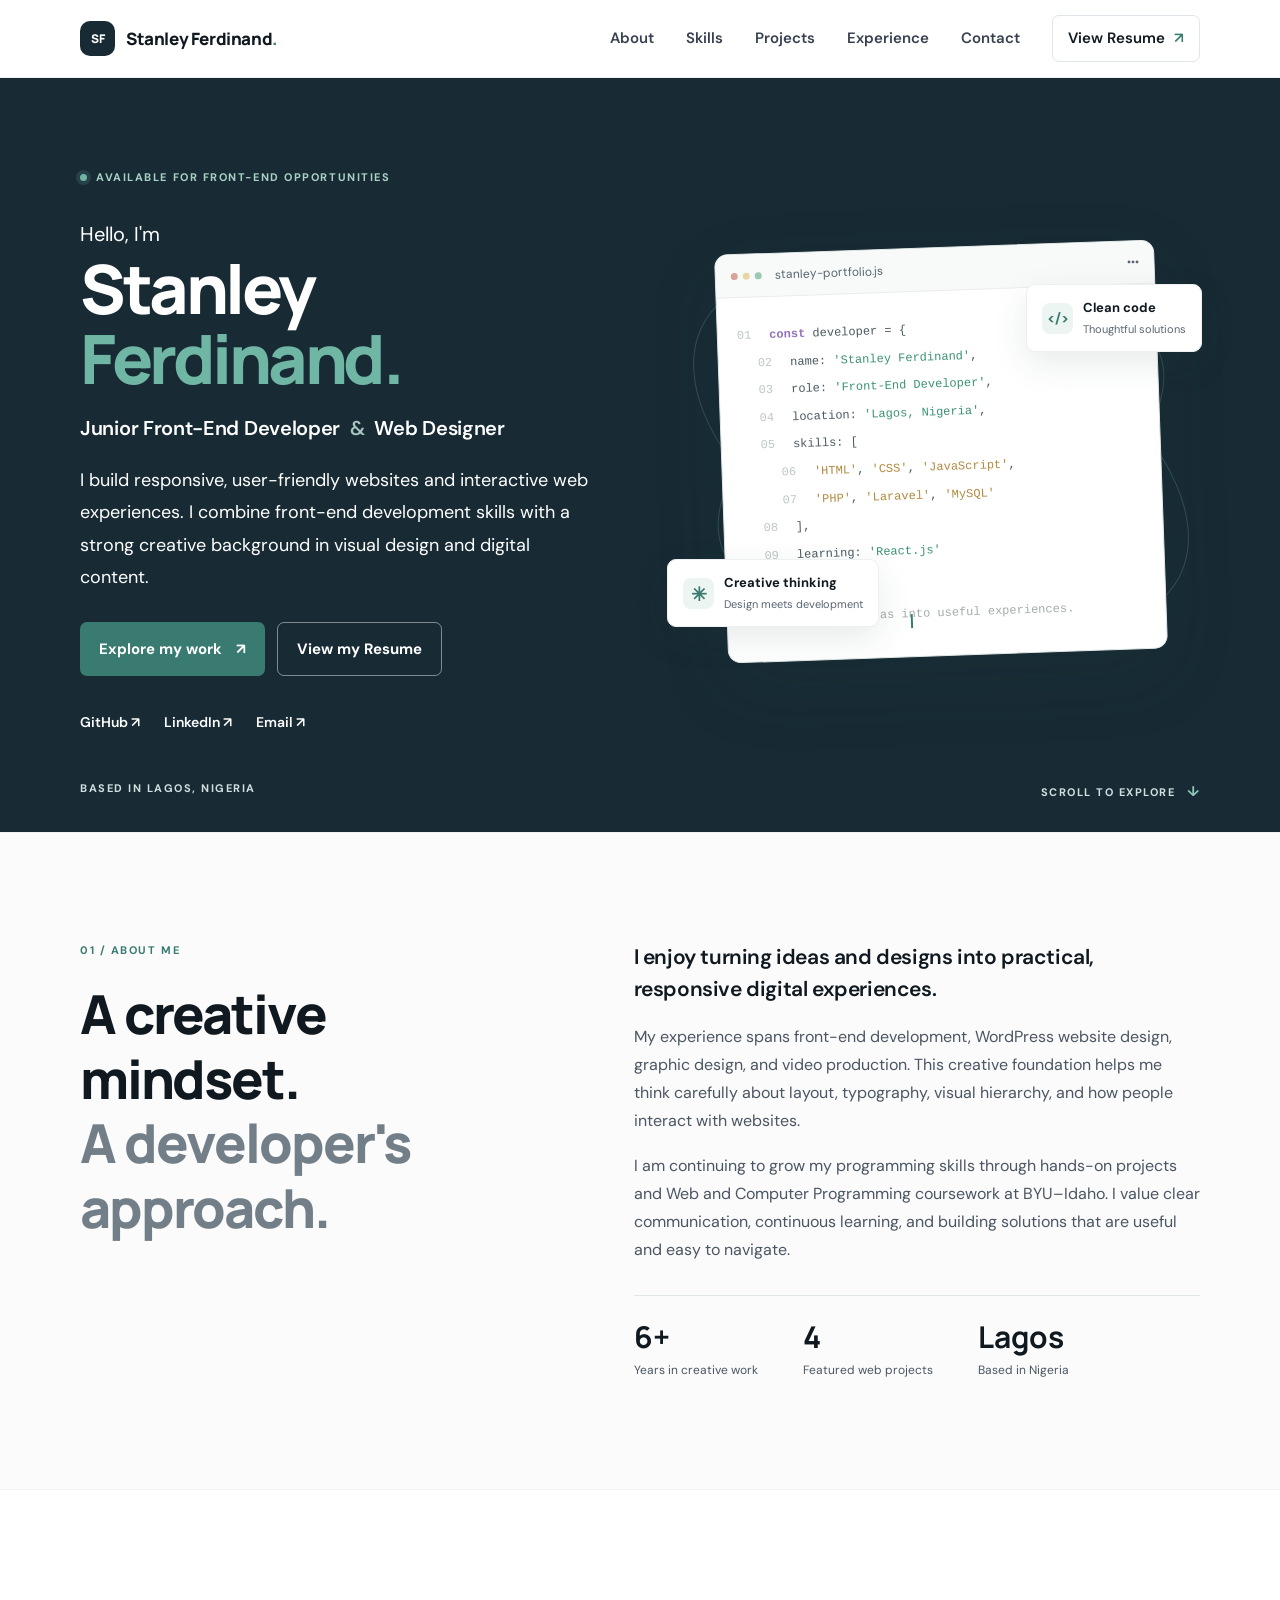
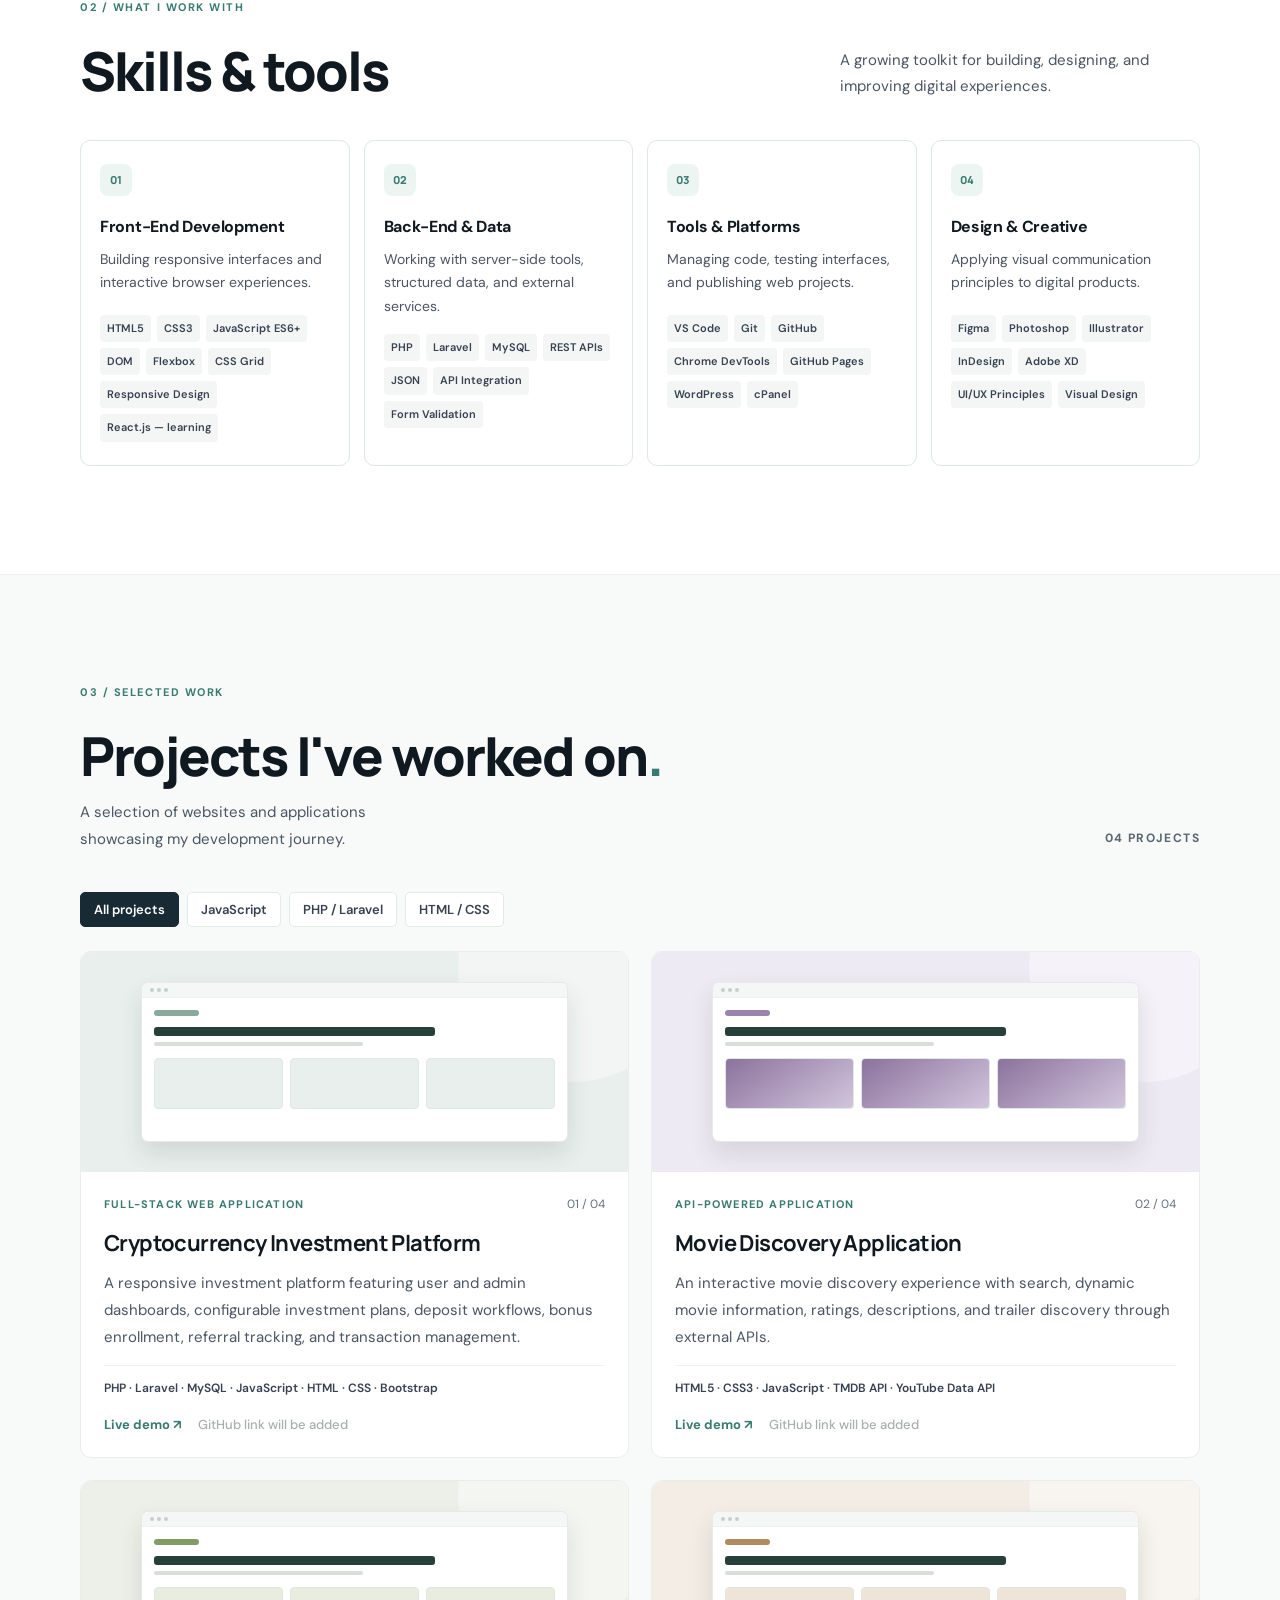
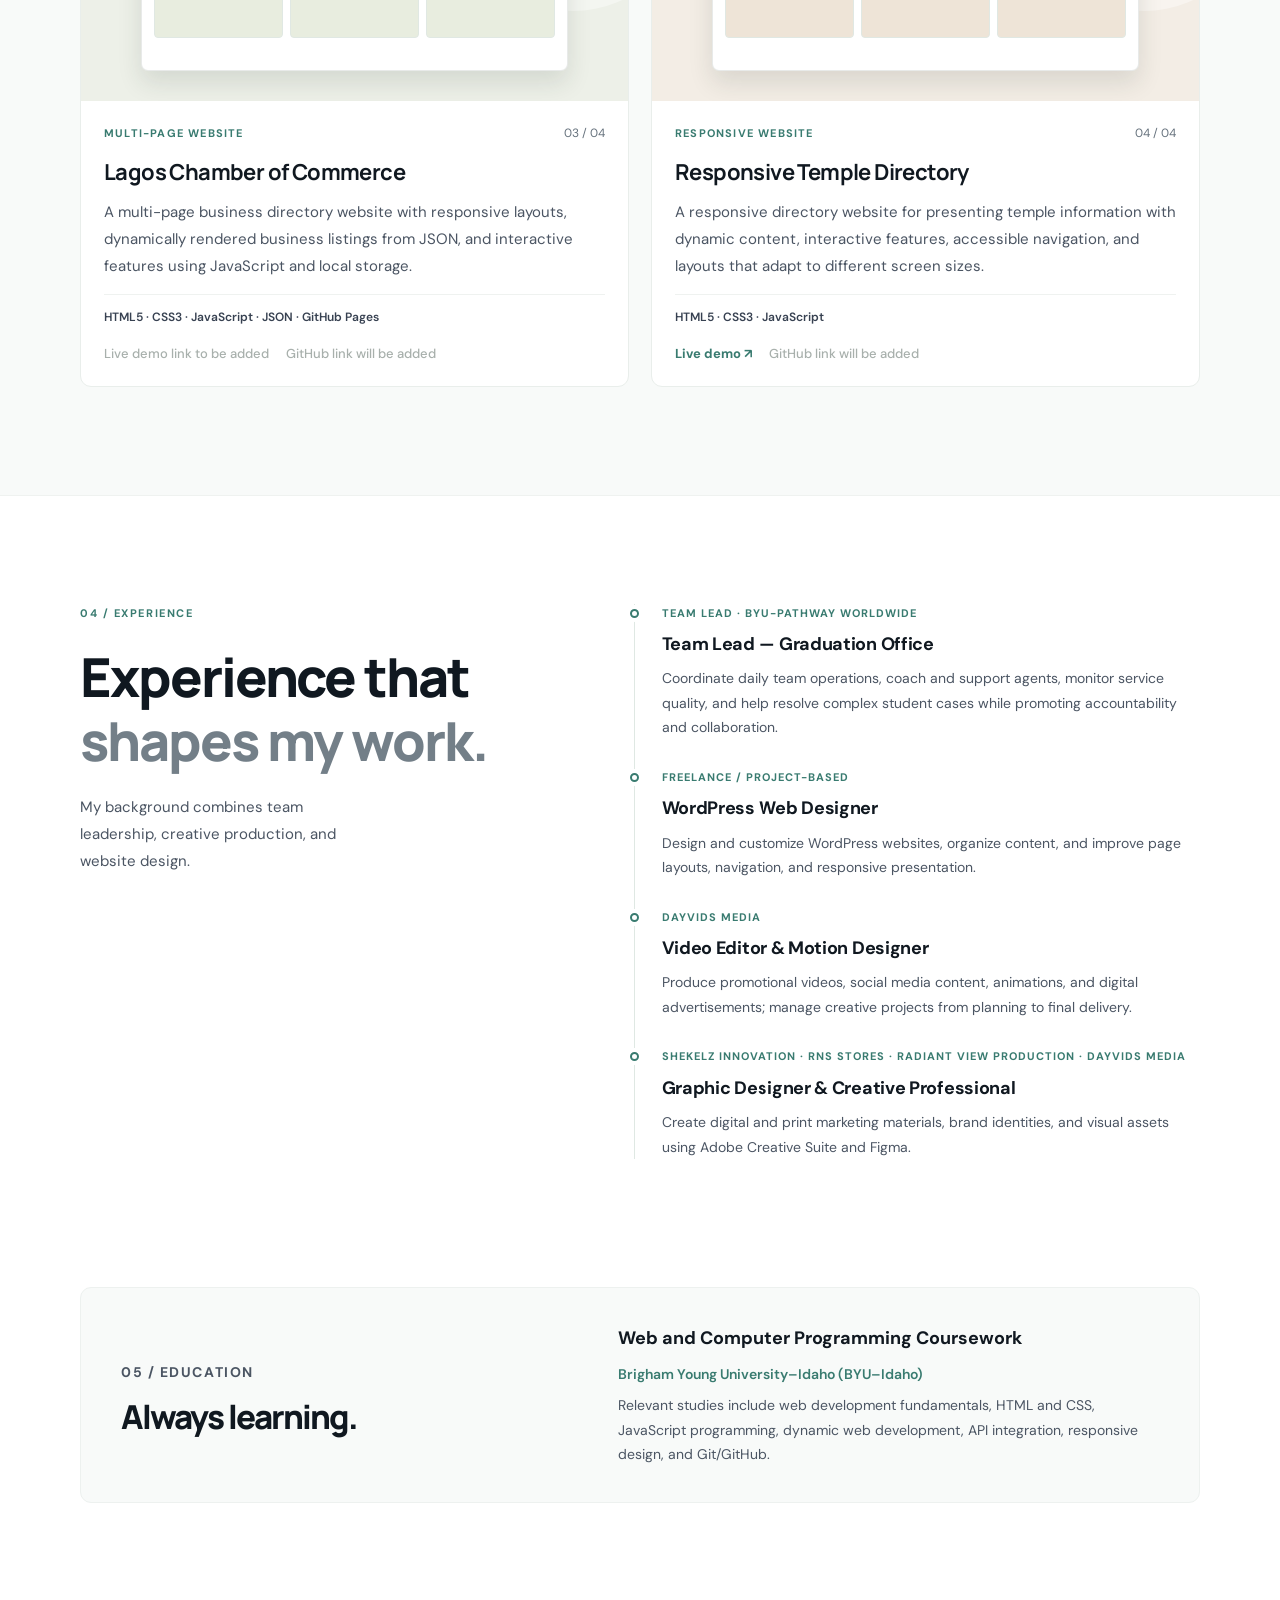
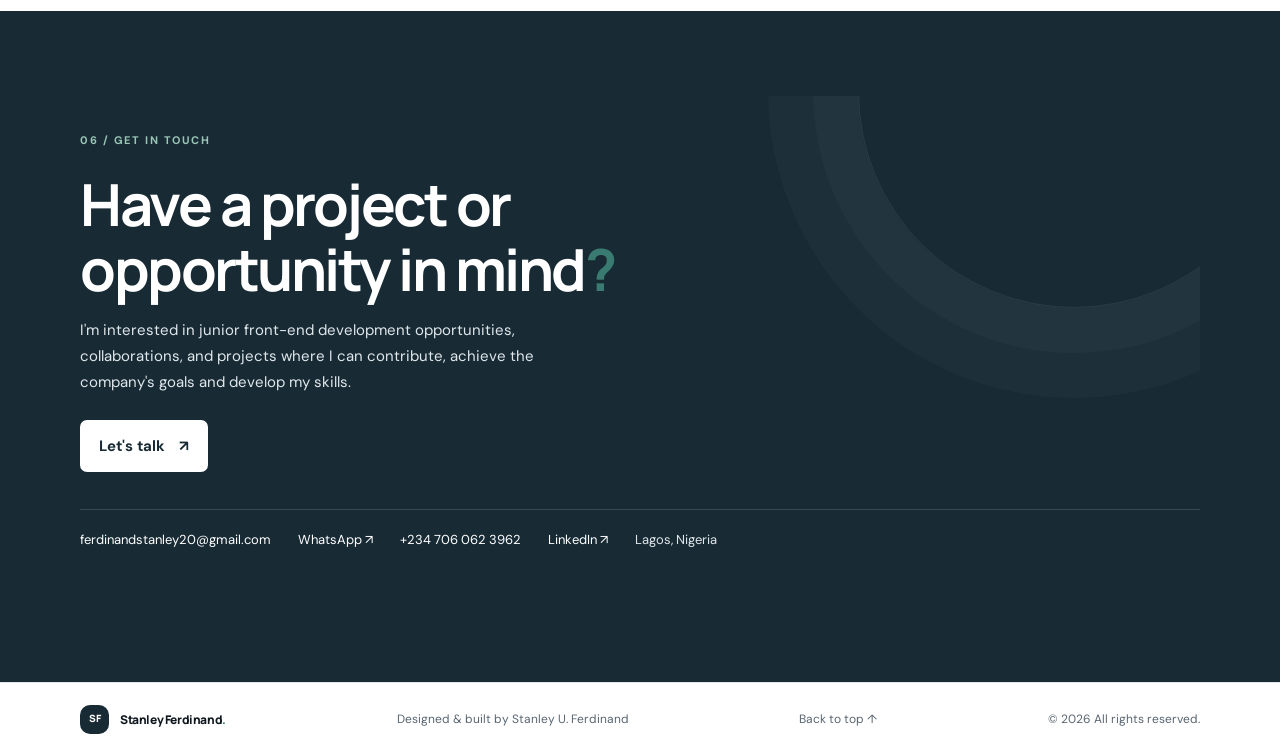
==== commit 07514190: "Change 'CV' to 'Resume' in index.html" ====
--- a/index.html
+++ b/index.html
@@ -19,7 +19,7 @@
       <button class="menu-toggle" id="menuToggle" aria-label="Open navigation" aria-expanded="false"><span></span><span></span><span></span></button>
       <div class="nav-links" id="navLinks">
         <a href="#about">About</a><a href="#skills">Skills</a><a href="#projects">Projects</a><a href="#experience">Experience</a><a href="#contact">Contact</a>
-        <a class="nav-cta" href="cv.html" target="_blank" rel="noopener">View CV <span aria-hidden="true">↗</span></a>
+        <a class="nav-cta" href="cv.html" target="_blank" rel="noopener">View Resume <span aria-hidden="true">↗</span></a>
       </div>
     </nav>
   </header>
@@ -35,7 +35,7 @@
           <p class="hero-description">I build responsive, user-friendly websites and interactive web experiences. I combine front-end development skills with a strong creative background in visual design and digital content.</p>
           <div class="hero-actions">
             <a class="button button-primary" href="#projects">Explore my work <span aria-hidden="true">↗</span></a>
-            <a class="button button-secondary" href="cv.html" target="_blank" rel="noopener">View my CV</a>
+            <a class="button button-secondary" href="cv.html" target="_blank" rel="noopener">View my Resume</a>
           </div>
           <div class="hero-socials"><a href="https://github.com/ferdinandstanley" target="_blank" rel="noopener">GitHub ↗</a><a href="https://www.linkedin.com/in/stanleyferdinand" target="_blank" rel="noopener">LinkedIn ↗</a><a href="mailto:ferdinandstanley20@gmail.com">Email ↗</a></div>
         </div>
